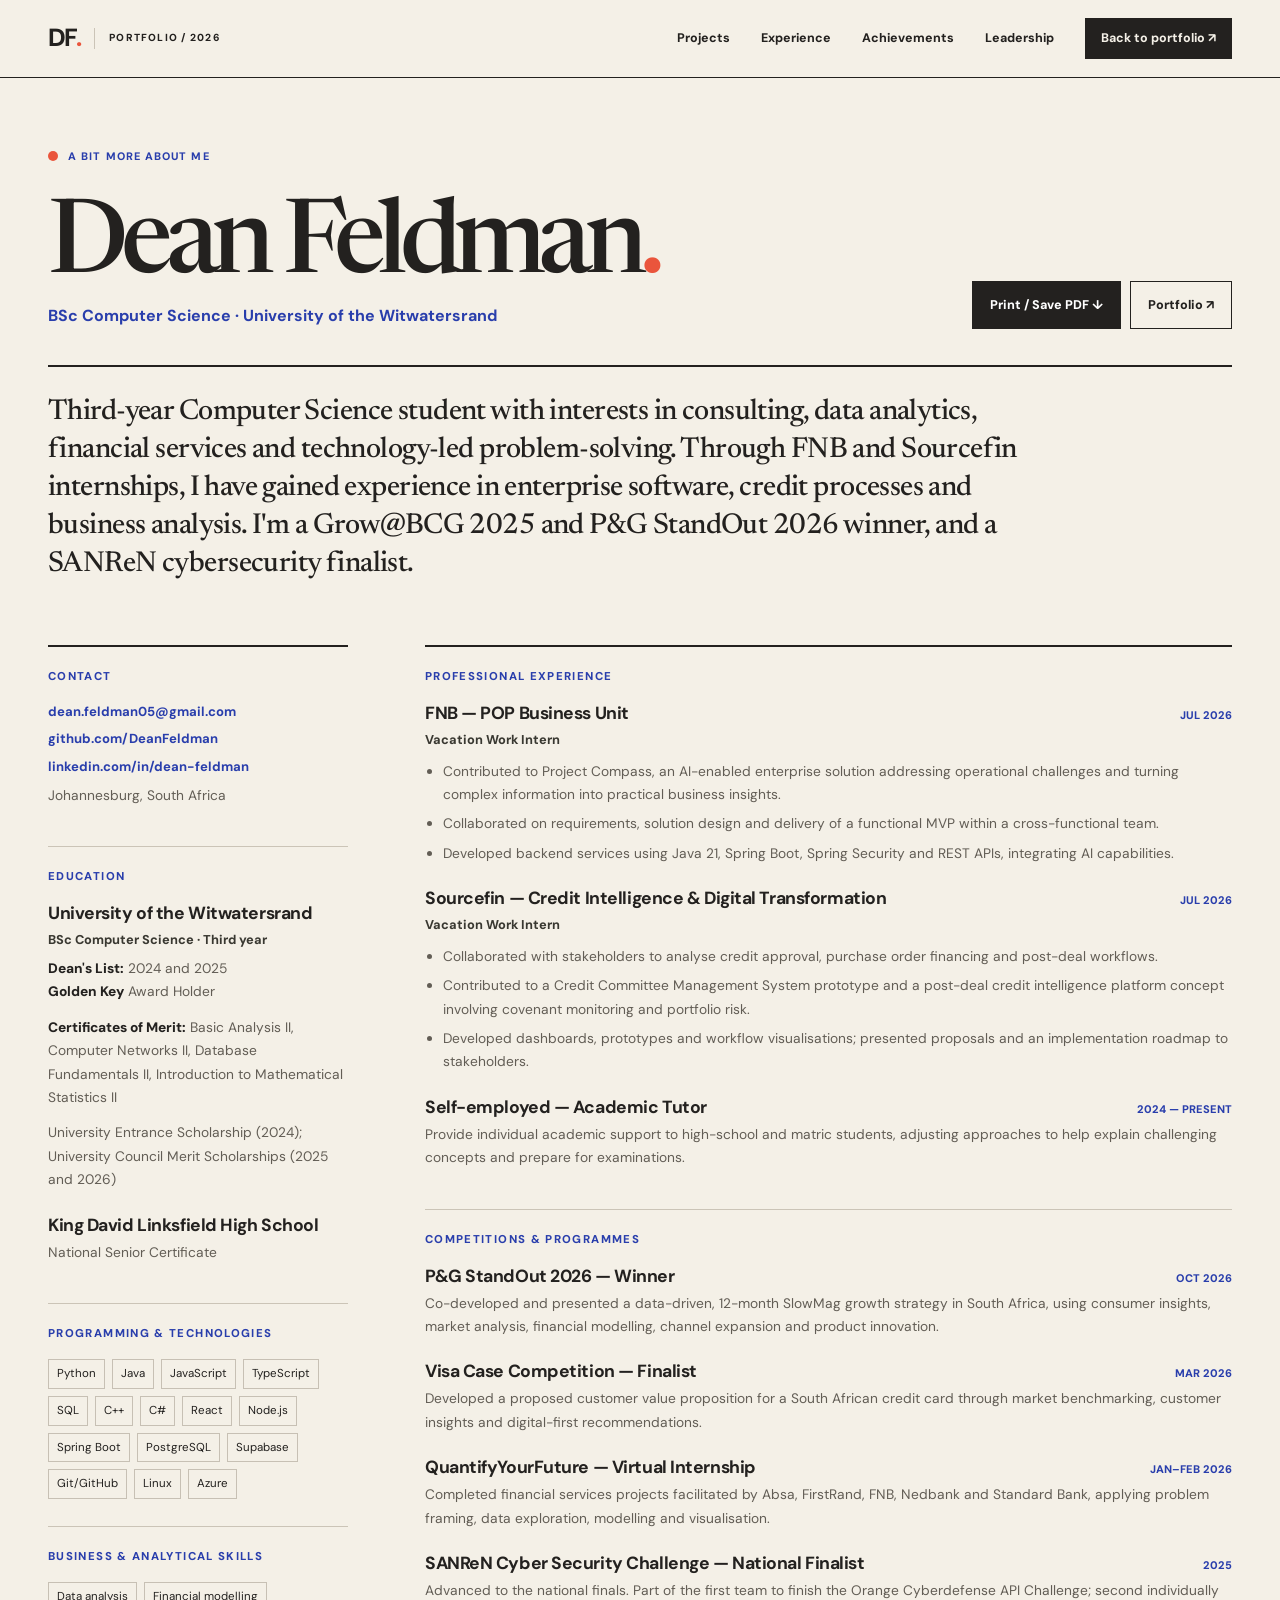
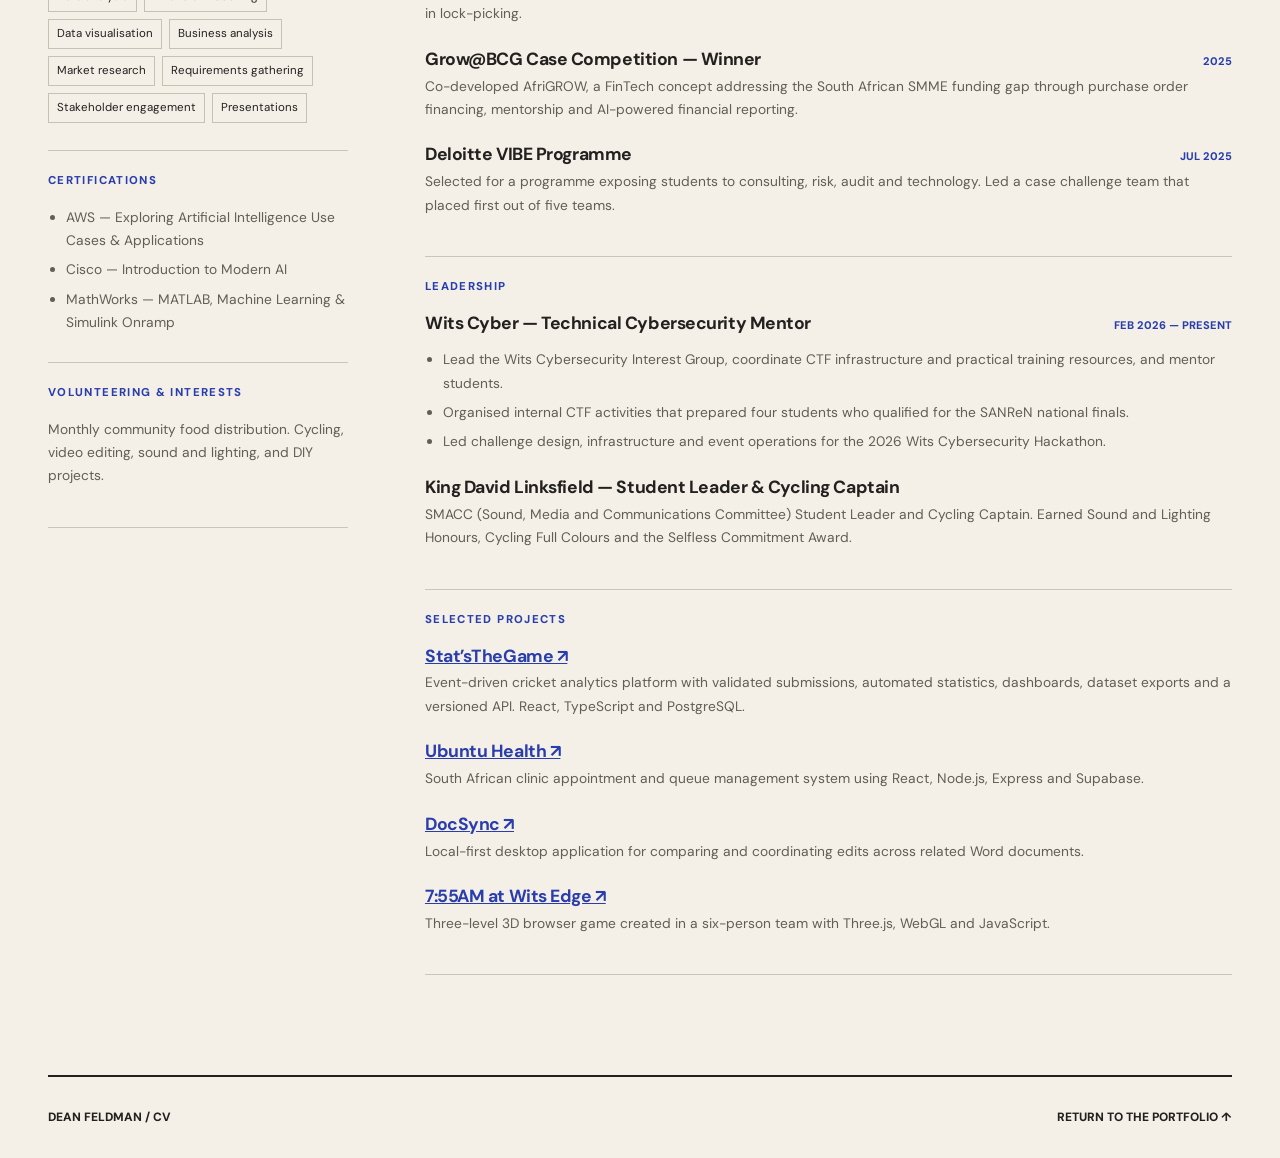
==== cv.html @ 8c52e806 "Use new editorial favicon on CV page" ====
<!doctype html>
<html lang="en">
<head>
  <meta charset="utf-8">
  <meta name="viewport" content="width=device-width, initial-scale=1">
  <meta name="description" content="Dean Feldman's curriculum vitae — computer science, financial services experience, case competitions, technical projects and leadership.">
  <meta name="theme-color" content="#f4f0e7">
  <title>CV — Dean Feldman</title>
  <link rel="icon" type="image/svg+xml" href="assets/df-editorial.svg">
  <link rel="preconnect" href="https://fonts.googleapis.com">
  <link rel="preconnect" href="https://fonts.gstatic.com" crossorigin>
  <link href="https://fonts.googleapis.com/css2?family=DM+Sans:wght@400;500;600;700;800&family=Newsreader:opsz,wght@6..72,400;6..72,500;6..72,600;6..72,700&display=swap" rel="stylesheet">
  <link rel="stylesheet" href="styles.css">
  <script src="script.js" defer></script>
</head>
<body class="cv-page">
  <a class="skip-link" href="#main">Skip to CV</a>
  <header class="site-header">
    <div class="wrap header-inner">
      <a class="site-logo" href="index.html" aria-label="Back to Dean Feldman portfolio">DF<span class="logo-dot">.</span><span class="logo-rule"></span><span class="logo-caption">PORTFOLIO / 2026</span></a>
      <button type="button" class="menu-toggle" aria-controls="site-nav" aria-expanded="false" aria-label="Open navigation"><span></span><span></span></button>
      <nav class="site-nav" id="site-nav" aria-label="Main navigation"><a href="index.html#work">Projects</a><a href="index.html#experience">Experience</a><a href="index.html#recognition">Achievements</a><a href="index.html#leadership">Leadership</a><a class="nav-cv" href="index.html">Back to portfolio ↗</a></nav>
    </div>
  </header>
  <main class="cv-sheet wrap" id="main">
    <header class="cv-sheet-head"><div><p class="overline"><span class="marker"></span> A BIT MORE ABOUT ME</p><h1>Dean Feldman<span class="hero-period">.</span></h1><p class="cv-headline">BSc Computer Science · University of the Witwatersrand</p></div><div class="cv-tools"><button type="button" onclick="window.print()">Print / Save PDF ↓</button><a href="index.html">Portfolio ↗</a></div></header>
    <p class="cv-intro">Third-year Computer Science student with interests in consulting, data analytics, financial services and technology-led problem-solving. Through FNB and Sourcefin internships, I have gained experience in enterprise software, credit processes and business analysis. I'm a Grow@BCG 2025 and P&amp;G StandOut 2026 winner, and a SANReN cybersecurity finalist.</p>
    <div class="cv-columns">
      <aside class="cv-sidebar">
        <section class="cv-section"><h2>Contact</h2><div class="cv-contact"><a href="mailto:dean.feldman05@gmail.com">dean.feldman05@gmail.com</a><a href="https://github.com/DeanFeldman" target="_blank" rel="noopener noreferrer">github.com/DeanFeldman</a><a href="https://www.linkedin.com/in/dean-feldman/" target="_blank" rel="noopener noreferrer">linkedin.com/in/dean-feldman</a><p>Johannesburg, South Africa</p></div></section>
        <section class="cv-section cv-education" id="education"><h2>Education</h2><div class="cv-entry"><h3>University of the Witwatersrand</h3><p class="role">BSc Computer Science · Third year</p><p><strong>Dean's List:</strong> 2024 and 2025<br><strong>Golden Key</strong> Award Holder</p><p><strong>Certificates of Merit:</strong> Basic Analysis II, Computer Networks II, Database Fundamentals II, Introduction to Mathematical Statistics II</p><p>University Entrance Scholarship (2024); University Council Merit Scholarships (2025 and 2026)</p></div><div class="cv-entry"><h3>King David Linksfield High School</h3><p>National Senior Certificate</p></div></section>
        <section class="cv-section"><h2>Programming &amp; technologies</h2><div class="cv-tags"><span>Python</span><span>Java</span><span>JavaScript</span><span>TypeScript</span><span>SQL</span><span>C++</span><span>C#</span><span>React</span><span>Node.js</span><span>Spring Boot</span><span>PostgreSQL</span><span>Supabase</span><span>Git/GitHub</span><span>Linux</span><span>Azure</span></div></section>
        <section class="cv-section"><h2>Business &amp; analytical skills</h2><div class="cv-tags"><span>Data analysis</span><span>Financial modelling</span><span>Data visualisation</span><span>Business analysis</span><span>Market research</span><span>Requirements gathering</span><span>Stakeholder engagement</span><span>Presentations</span></div></section>
        <section class="cv-section"><h2>Certifications</h2><ul><li>AWS — Exploring Artificial Intelligence Use Cases &amp; Applications</li><li>Cisco — Introduction to Modern AI</li><li>MathWorks — MATLAB, Machine Learning &amp; Simulink Onramp</li></ul></section>
        <section class="cv-section"><h2>Volunteering &amp; interests</h2><p>Monthly community food distribution. Cycling, video editing, sound and lighting, and DIY projects.</p></section>
      </aside>
      <div class="cv-content">
        <section class="cv-section" id="professional-experience"><h2>Professional experience</h2>
          <article class="cv-entry"><div class="cv-entry-head"><h3>FNB — POP Business Unit</h3><span>JUL 2026</span></div><p class="role">Vacation Work Intern</p><ul><li>Contributed to Project Compass, an AI-enabled enterprise solution addressing operational challenges and turning complex information into practical business insights.</li><li>Collaborated on requirements, solution design and delivery of a functional MVP within a cross-functional team.</li><li>Developed backend services using Java 21, Spring Boot, Spring Security and REST APIs, integrating AI capabilities.</li></ul></article>
          <article class="cv-entry"><div class="cv-entry-head"><h3>Sourcefin — Credit Intelligence &amp; Digital Transformation</h3><span>JUL 2026</span></div><p class="role">Vacation Work Intern</p><ul><li>Collaborated with stakeholders to analyse credit approval, purchase order financing and post-deal workflows.</li><li>Contributed to a Credit Committee Management System prototype and a post-deal credit intelligence platform concept involving covenant monitoring and portfolio risk.</li><li>Developed dashboards, prototypes and workflow visualisations; presented proposals and an implementation roadmap to stakeholders.</li></ul></article>
          <article class="cv-entry"><div class="cv-entry-head"><h3>Self-employed — Academic Tutor</h3><span>2024 — PRESENT</span></div><p>Provide individual academic support to high-school and matric students, adjusting approaches to help explain challenging concepts and prepare for examinations.</p></article>
        </section>
        <section class="cv-section"><h2>Competitions &amp; programmes</h2>
          <article class="cv-entry"><div class="cv-entry-head"><h3>P&amp;G StandOut 2026 — Winner</h3><span>OCT 2026</span></div><p>Co-developed and presented a data-driven, 12-month SlowMag growth strategy in South Africa, using consumer insights, market analysis, financial modelling, channel expansion and product innovation.</p></article>
          <article class="cv-entry"><div class="cv-entry-head"><h3>Visa Case Competition — Finalist</h3><span>MAR 2026</span></div><p>Developed a proposed customer value proposition for a South African credit card through market benchmarking, customer insights and digital-first recommendations.</p></article>
          <article class="cv-entry"><div class="cv-entry-head"><h3>QuantifyYourFuture — Virtual Internship</h3><span>JAN–FEB 2026</span></div><p>Completed financial services projects facilitated by Absa, FirstRand, FNB, Nedbank and Standard Bank, applying problem framing, data exploration, modelling and visualisation.</p></article>
          <article class="cv-entry"><div class="cv-entry-head"><h3>SANReN Cyber Security Challenge — National Finalist</h3><span>2025</span></div><p>Advanced to the national finals. Part of the first team to finish the Orange Cyberdefense API Challenge; second individually in lock-picking.</p></article>
          <article class="cv-entry"><div class="cv-entry-head"><h3>Grow@BCG Case Competition — Winner</h3><span>2025</span></div><p>Co-developed AfriGROW, a FinTech concept addressing the South African SMME funding gap through purchase order financing, mentorship and AI-powered financial reporting.</p></article>
          <article class="cv-entry"><div class="cv-entry-head"><h3>Deloitte VIBE Programme</h3><span>JUL 2025</span></div><p>Selected for a programme exposing students to consulting, risk, audit and technology. Led a case challenge team that placed first out of five teams.</p></article>
        </section>
        <section class="cv-section"><h2>Leadership</h2>
          <article class="cv-entry"><div class="cv-entry-head"><h3>Wits Cyber — Technical Cybersecurity Mentor</h3><span>FEB 2026 — PRESENT</span></div><ul><li>Lead the Wits Cybersecurity Interest Group, coordinate CTF infrastructure and practical training resources, and mentor students.</li><li>Organised internal CTF activities that prepared four students who qualified for the SANReN national finals.</li><li>Led challenge design, infrastructure and event operations for the 2026 Wits Cybersecurity Hackathon.</li></ul></article>
          <article class="cv-entry"><h3>King David Linksfield — Student Leader &amp; Cycling Captain</h3><p>SMACC (Sound, Media and Communications Committee) Student Leader and Cycling Captain. Earned Sound and Lighting Honours, Cycling Full Colours and the Selfless Commitment Award.</p></article>
        </section>
        <section class="cv-section"><h2>Selected projects</h2>
          <article class="cv-entry"><h3><a class="cv-project-link" href="https://github.com/DeanFeldman/StatsTheGame" target="_blank" rel="noopener noreferrer">Stat’sTheGame ↗</a></h3><p>Event-driven cricket analytics platform with validated submissions, automated statistics, dashboards, dataset exports and a versioned API. React, TypeScript and PostgreSQL.</p></article>
          <article class="cv-entry"><h3><a class="cv-project-link" href="https://github.com/DeanFeldman/Ubuntu-Health" target="_blank" rel="noopener noreferrer">Ubuntu Health ↗</a></h3><p>South African clinic appointment and queue management system using React, Node.js, Express and Supabase.</p></article>
          <article class="cv-entry"><h3><a class="cv-project-link" href="https://github.com/DeanFeldman/DocSync" target="_blank" rel="noopener noreferrer">DocSync ↗</a></h3><p>Local-first desktop application for comparing and coordinating edits across related Word documents.</p></article>
          <article class="cv-entry"><h3><a class="cv-project-link" href="https://github.com/DeanFeldman/Wits-commute-simulator" target="_blank" rel="noopener noreferrer">7:55AM at Wits Edge ↗</a></h3><p>Three-level 3D browser game created in a six-person team with Three.js, WebGL and JavaScript.</p></article>
        </section>
      </div>
    </div>
  </main>
  <footer class="wrap cv-footer"><span>DEAN FELDMAN / CV</span><a href="index.html">RETURN TO THE PORTFOLIO ↑</a></footer>
</body>
</html>
---- styles.css ----
/* Dean Feldman — an editorial portfolio, not a component library */
:root{
  --paper:#f4f0e7;--ink:#23211f;--muted:#69665f;--rule:#cbc4b7;
  --blue:#293eac;--coral:#ea553c;--yellow:#f3cf52;
  --night:#171d31;--sage:#d6e2ce;--lilac:#d7c9ec;
  --display:"Newsreader",Georgia,serif;--body:"DM Sans",Arial,sans-serif;
  --page:min(1330px,calc(100% - 96px));
}
*{box-sizing:border-box}
html{scroll-behavior:smooth;scroll-padding-top:88px}
body{margin:0;background:var(--paper);color:var(--ink);font:400 16px/1.55 var(--body);-webkit-font-smoothing:antialiased}
a{color:inherit;text-decoration:none}
button{font:inherit}
img,svg{max-width:100%}
h1,h2,h3,p{margin-top:0}
h1,h2,h3{line-height:1;letter-spacing:-.035em}
h1,h2{font-family:var(--display);font-weight:500}
h3{font-weight:750}
::selection{color:white;background:var(--blue)}
:focus-visible{outline:3px solid var(--coral);outline-offset:4px}
.wrap{width:var(--page);margin:auto}
.skip-link{position:absolute;top:-100px;left:20px;z-index:101;background:var(--yellow);padding:12px}
.skip-link:focus{top:20px}
.visually-hidden{position:absolute;width:1px;height:1px;overflow:hidden;clip:rect(0,0,0,0);white-space:nowrap}
.site-header{z-index:90;position:sticky;top:0;background:var(--paper);border-bottom:1px solid var(--ink)}
.header-inner{height:77px;display:flex;justify-content:space-between;align-items:center;gap:24px}
.site-logo{display:inline-flex;align-items:center;font-weight:800;font-size:1.55rem;letter-spacing:-.08em;line-height:1}
.logo-dot{color:var(--coral)}
.logo-rule{height:21px;width:1px;background:var(--rule);margin:0 14px}
.logo-caption{font-size:.64rem;letter-spacing:.12em;font-weight:800;white-space:nowrap}
.site-nav{display:flex;align-items:center;gap:31px}
.site-nav a{font-size:.78rem;font-weight:750;transition:color .15s ease}
.site-nav a:not(.nav-cv):hover{color:var(--coral)}
.site-nav .nav-cv{background:var(--ink);color:var(--paper);padding:11px 16px}
.site-nav .nav-cv:hover{background:var(--blue)}
.menu-toggle{display:none;border:1px solid var(--ink);background:transparent;padding:10px 12px;cursor:pointer}
.menu-toggle span{display:block;width:23px;height:2px;background:var(--ink);margin:4px 0}
.overline,.section-kicker,.hero-topline,.hero-bottom,.art-meta,.project-no,.project-filters,.tech-line,.after-work,.exp-index,.exp-body>span,.award-top,.academic-note>span,.leadership-panel>span,.notebook-top,.notebook-foot,.contact-top,.footer{font-size:.68rem;font-weight:800;letter-spacing:.1em}
.hero{padding-top:25px}
.hero-topline{display:flex;justify-content:space-between;gap:15px;padding-bottom:15px;border-bottom:1px solid var(--rule)}
.hero-headline{display:grid;grid-template-columns:minmax(0,1fr) 295px;gap:4.5%;align-items:end;padding:56px 0 70px}
.overline{display:flex;align-items:center;gap:10px;color:var(--blue);margin:0 0 32px}
.marker{width:10px;height:10px;display:inline-block;border-radius:50%;background:var(--coral)}
.hero h1{font-size:clamp(5.9rem,11vw,11.2rem);line-height:.79;margin:0;letter-spacing:-.075em}
.hero h1 em{font-weight:400;font-style:italic;color:var(--blue)}
.hero h1 .scribble{text-decoration:underline;text-decoration-thickness:6px;text-underline-offset:14px;text-decoration-color:var(--yellow)}
.hero-period{color:var(--coral)}
.hero-note{max-width:295px;border-top:3px solid var(--coral);padding:18px 0 4px;position:relative}
.note-top{display:flex;justify-content:space-between;font-size:.67rem;letter-spacing:.1em;font-weight:800;color:var(--coral);margin-bottom:25px}
.note-top span:last-child{font-size:1.65rem;line-height:.6}
.hero-note p:not(.note-small){font-size:1.3rem;font-family:var(--display);line-height:1.27;letter-spacing:-.02em}
.hero-note p strong{font-weight:650}
.hero-note .note-small{font-size:.84rem;line-height:1.7;color:var(--muted);margin:22px 0}
.arrow-link,.simple-link{font-size:.82rem;display:inline-flex;gap:24px;align-items:center;border-bottom:1px solid var(--ink);padding-bottom:5px;font-weight:800}
.arrow-link:hover,.simple-link:hover{color:var(--blue);border-color:var(--blue)}
.hero-bottom{display:flex;justify-content:space-between;gap:15px;border-top:1px solid var(--rule);padding:17px 0 19px}
.ticker{background:var(--coral);color:var(--ink)}
.ticker-inner{display:grid;grid-template-columns:repeat(4,1fr)}
.ticker-inner p{margin:0;display:flex;flex-wrap:wrap;gap:10px;align-items:baseline;padding:21px 16px;border-right:1px solid rgba(35,33,31,.24);font-weight:800;font-size:.89rem}
.ticker-inner p:first-child{padding-left:0}
.ticker-inner p:last-child{border:0}
.ticker-inner strong{font-size:.64rem}
.ticker-inner p span{font-size:.7rem;opacity:.65}
.section-kicker{display:flex;justify-content:space-between;gap:20px;border-top:1px solid currentColor;padding-top:15px}
.work-section{background:var(--night);color:#f2f0ed;padding:110px 0 95px}
.work-section .section-kicker{color:#bdc5e6;border-color:#515971}
.work-head{display:flex;justify-content:space-between;align-items:end;gap:45px;padding:50px 0 46px}
.work-head h2{font-size:clamp(4.9rem,8.8vw,9.1rem);line-height:.83;letter-spacing:-.07em;margin:0;max-width:930px}
.work-head h2 i{font-weight:400;color:var(--yellow)}
.work-head h2 span{font-style:italic;color:#b8b5e2}
.work-head>p{max-width:245px;color:#b8bbcc;font-size:.91rem;line-height:1.8;margin-bottom:6px}
.project-filters{display:flex;gap:0;flex-wrap:wrap;border-top:1px solid #444b64;border-bottom:1px solid #444b64;margin-bottom:22px}
.filter-button{appearance:none;background:transparent;border:0;border-right:1px solid #444b64;cursor:pointer;padding:16px 19px;color:#bcbdd0;font-size:.75rem;font-weight:750}
.filter-button:first-child{padding-left:0}
.filter-button:hover,.filter-button.is-active{color:var(--yellow)}
.filter-button span{opacity:.62;margin-left:8px}
.project-grid{display:grid;grid-template-columns:repeat(12,minmax(0,1fr));gap:20px}
.project[hidden]{display:none!important}
.project{grid-column:span 6;background:var(--paper);color:var(--ink);min-width:0;display:flex;flex-direction:column}
.project-wide{grid-column:span 12;display:grid;grid-template-columns:1.13fr .87fr}
.project-feature-split{grid-template-columns:.9fr 1.1fr}
.project-small{grid-column:span 4}
.project-art{position:relative;min-height:348px;overflow:hidden;isolation:isolate}
.project-wide>.project-art{min-height:500px}
.project-small .project-art{min-height:240px}
.art-meta{position:absolute;z-index:4;left:28px;right:28px;top:24px;display:flex;justify-content:space-between;gap:14px}
.project-details{padding:31px 31px 28px;display:flex;flex-direction:column;min-height:290px}
.project-wide .project-details{padding:54px 46px;justify-content:center}
.project-no{display:flex;align-items:center;gap:10px;color:var(--blue);margin-bottom:26px}
.project-no>span{color:#7e7b72;font-size:.61rem}
.project-details h3{font-size:clamp(1.7rem,2.4vw,2.65rem);margin-bottom:16px}
.project-wide .project-details h3{font-size:clamp(2.6rem,4.5vw,4.9rem);font-family:var(--display);font-weight:550;letter-spacing:-.055em;line-height:.94}
.project-details p{line-height:1.7;font-size:.89rem;color:#625e56;margin-bottom:21px}
.project-details .project-descriptor{font:500 1.3rem/1.25 var(--display);color:var(--blue);margin:2px 0 16px}
.tech-line{font-size:.66rem;color:#736d62;letter-spacing:.02em;font-weight:750;margin-top:auto;padding-top:8px}
.tech-line span{color:var(--coral);margin:0 5px}
.project-actions{display:flex;gap:22px;flex-wrap:wrap;align-items:center;margin-top:21px;border-top:1px solid var(--rule);padding-top:16px}
.project-actions a{font-weight:800;font-size:.79rem;border-bottom:1px solid currentColor;padding-bottom:2px}
.project-actions a:hover{color:var(--coral)}
.quiet-note{font-size:.73rem;color:#918b81}
.art-stats{background:var(--yellow);color:var(--night)}
.art-health{background:var(--sage)}
.art-docs{background:var(--lilac)}
.art-credit{background:#c9b9ee}
.art-commute{background:var(--coral);color:#231e24}
.art-kalooki{background:#bddbba}
.art-hand{background:#c6d9ff}
.scoreboard{position:absolute;left:11%;right:11%;top:21%;bottom:-7%;background:var(--night);color:white;transform:rotate(-4deg);padding:28px 27px;box-shadow:18px 18px 0 rgba(23,29,49,.12)}
.scoreboard-top,.scoreboard-foot{display:flex;justify-content:space-between;gap:12px;font-size:.67rem;font-weight:800;letter-spacing:.09em}
.scoreboard-top{color:var(--yellow)}
.scoreboard-top span:last-child{font-size:1.5rem;line-height:.5}
.scoreboard-runs{display:flex;align-items:center;justify-content:space-between;font-size:clamp(1.8rem,4vw,5rem);letter-spacing:-.07em;margin:55px 0 22px}
.scoreboard-runs span{font-weight:300;color:var(--yellow)}
.scoreboard-lines{display:flex;align-items:end;gap:8px;height:92px;border-bottom:1px solid #7f8da6}
.scoreboard-lines i{flex:1;background:var(--yellow);height:40%;border-radius:2px 2px 0 0}
.scoreboard-lines i:nth-child(2){height:72%}.scoreboard-lines i:nth-child(3){height:54%}.scoreboard-lines i:nth-child(4){height:93%}.scoreboard-lines i:nth-child(5){height:59%}.scoreboard-lines i:nth-child(6){height:81%}.scoreboard-lines i:nth-child(7){height:63%}.scoreboard-lines i:nth-child(8){height:99%}
.scoreboard-foot{margin-top:15px;color:#a6b2d0}
.queue-ticket{position:absolute;left:16%;top:22%;width:68%;height:87%;background:#fcf8e9;border:1px solid #6b9387;padding:24px;transform:rotate(6deg);box-shadow:-16px 14px 0 #87bbae}
.queue-ticket-top,.queue-ticket-bottom{display:flex;justify-content:space-between;gap:8px;font-size:.58rem;letter-spacing:.1em;font-weight:850;border-bottom:1px dashed #87a498;padding-bottom:13px}
.queue-ticket-top span:last-child{font-size:1.5rem;line-height:.8;color:var(--coral)}
.queue-ticket p{font:550 clamp(2.4rem,4.5vw,5.4rem)/.88 var(--display);letter-spacing:-.05em;margin:37px 0}
.queue-ticket p em{color:#377b62}
.queue-ticket-bottom{border:0;border-top:1px dashed #87a498;padding-top:13px}
.doc-stack{position:absolute;inset:0;display:grid;place-items:center}
.doc-sheet{position:absolute;width:54%;height:58%;background:#faf7f0;border:2px solid var(--night);padding:17px;box-shadow:12px 12px 0 rgba(36,33,31,.12)}
.doc-sheet-back{transform:translate(22%,12%) rotate(8deg);background:#faf2cf}
.doc-sheet-front{transform:translate(-14%,-1%) rotate(-8deg)}
.doc-sheet>span{display:block;font-size:.63rem;font-weight:800;letter-spacing:.1em;margin-bottom:24px}
.doc-sheet i{display:block;height:5px;background:#a3a0aa;margin:9px 0;width:86%}
.doc-sheet i:nth-of-type(2){width:60%}.doc-sheet i:nth-of-type(3){width:94%}.doc-sheet i:nth-of-type(4){width:55%}
.doc-sheet b{position:absolute;right:-24px;bottom:-12px;width:52px;height:52px;display:grid;place-items:center;background:var(--coral);border:2px solid var(--night);font-size:1.6rem}
.credit-display{position:absolute;inset:21% 9% 14%;border:2px solid var(--ink);padding:28px;display:flex;flex-direction:column;justify-content:space-between;transform:rotate(-2deg)}
.credit-label{font-weight:800;font-size:.74rem;letter-spacing:.15em}
.credit-path{display:flex;justify-content:space-between;align-items:center;gap:12px;flex-wrap:wrap;font:500 clamp(1.6rem,3.5vw,3.8rem)/1 var(--display)}
.credit-path b{font-family:var(--body);color:var(--coral)}
.credit-label:last-child{text-align:right}
.commute-poster{position:absolute;left:0;right:0;top:23%;text-align:center;display:flex;flex-direction:column}
.commute-poster>span{font:750 clamp(5rem,9vw,9.5rem)/.9 var(--display);letter-spacing:-.08em}
.commute-poster small{font-size:.62rem;font-weight:800;letter-spacing:.2em}
.commute-poster b{position:absolute;right:8%;top:15%;font-size:3rem;font-weight:400;transform:rotate(-10deg)}
.playing-cards{position:absolute;inset:18% 8% 5%;display:flex;justify-content:center;align-items:center}
.playing-cards>span{width:33%;max-width:115px;height:67%;background:#faf6ee;border:2px solid var(--ink);font:600 5rem var(--display);display:grid;place-items:center;position:relative;box-shadow:6px 8px 0 rgba(20,20,20,.12)}
.playing-cards>span:first-child{transform:rotate(-19deg) translate(19%,7%)}
.playing-cards>span:nth-child(2){color:var(--coral);transform:rotate(0deg) translateY(-12%);z-index:2}
.playing-cards>span:nth-child(3){transform:rotate(17deg) translate(-16%,8%)}
.playing-cards small{position:absolute;top:5px;left:10px;font:800 1rem var(--body)}
.hand-poster{position:absolute;top:27%;left:9%;right:9%;transform:rotate(-6deg);font:850 clamp(2.5rem,4vw,4.5rem)/.92 var(--body);letter-spacing:-.065em}
.hand-poster span{display:block}
.hand-poster span:nth-child(2){color:var(--blue);margin-left:11%}
.hand-poster span:nth-child(3){color:var(--coral);margin-left:2%}
.after-work{display:flex;justify-content:space-between;gap:15px;border-top:1px solid #656b81;margin-top:48px;padding-top:18px;color:#bec2d3}
.after-work a{color:var(--yellow);border-bottom:1px solid var(--yellow)}
/* Work experience — newspaper list */
.experience-section{background:var(--paper);padding:105px 0 115px}
.ink-kicker{color:var(--muted);border-color:var(--rule)}
.experience-heading{display:grid;grid-template-columns:1fr 315px;gap:40px;align-items:end;padding:53px 0 45px}
.experience-heading h2{font-size:clamp(4.2rem,7.4vw,8rem);letter-spacing:-.065em;line-height:.91;margin:0}
.experience-heading em{color:var(--coral);font-weight:400}
.experience-heading>p{font:500 1.5rem/1.25 var(--display);letter-spacing:-.025em;color:#615b52}
.experience-list{border-top:2px solid var(--ink)}
.exp-entry{display:grid;grid-template-columns:75px minmax(200px,.85fr) minmax(260px,1.1fr);gap:35px;border-bottom:1px solid var(--rule);padding:32px 0 36px}
.exp-index{color:var(--coral);padding-top:12px}
.exp-title h3{font:550 clamp(2.1rem,3.2vw,3.5rem)/1 var(--display);letter-spacing:-.05em;margin-bottom:10px}
.exp-title p{color:#6b675c;font-size:.81rem;margin:0}
.exp-body>span{color:var(--blue)}
.exp-body p{margin:13px 0 0;line-height:1.8;color:#5d5952;font-size:.92rem;max-width:470px}
.experience-section .simple-link{margin-top:32px}
/* Recognition — blocks with intentionally different typographic compositions */
.recognition-section{background:#e6e1f2;padding:100px 0 105px}
.recognition-heading{display:flex;justify-content:space-between;gap:42px;align-items:end;margin:45px 0}
.recognition-heading h2{font-size:clamp(4.7rem,8.2vw,8.4rem);margin:0;letter-spacing:-.07em}
.recognition-heading h2 em{color:var(--blue)}
.recognition-heading p{max-width:300px;line-height:1.7;color:#5a5660}
.awards{display:grid;grid-template-columns:repeat(4,minmax(0,1fr));gap:14px}
.award{min-height:455px;padding:23px 22px;display:flex;flex-direction:column;position:relative}
.award-top{display:flex;justify-content:space-between;gap:12px;border-bottom:1px solid currentColor;padding-bottom:11px;opacity:.9}
.award-pg{background:var(--yellow)}
.award-bcg{background:var(--blue);color:white}
.award-visa{background:#f9efe1}
.award-sanren{background:#bcdaca}
.award-mark{font:750 clamp(3.4rem,5.8vw,6.5rem)/.9 var(--display);letter-spacing:-.08em;margin:46px 0 36px;display:flex;justify-content:space-between;gap:6px}
.award-mark span{font:400 1.5rem var(--body);letter-spacing:0}
.award h3{font-size:1.1rem;letter-spacing:-.025em;margin-bottom:13px}
.award p{font-size:.83rem;line-height:1.75;margin:0;opacity:.85}
.academic-note{display:grid;grid-template-columns:190px 1fr auto;gap:30px;align-items:center;margin-top:31px;padding-top:24px;border-top:1px solid #b4a9c8}
.academic-note p{margin:0;font-family:var(--display);font-size:1.2rem;line-height:1.3}
.academic-note a{font-size:.77rem;font-weight:800;border-bottom:1px solid}
/* Leadership / cobalt */
.leadership-section{background:var(--blue);color:#f8f5e9;padding:110px 0 114px}
.leadership-inner{display:grid;grid-template-columns:.8fr 1.2fr;gap:7%}
.leadership-intro h2{font-size:clamp(4.9rem,7.5vw,8.2rem);line-height:.86;margin:56px 0 32px;letter-spacing:-.075em}
.leadership-intro h2 em{font-weight:400;color:var(--yellow)}
.leadership-intro>p{max-width:360px;color:#d8dcff;font-size:.99rem;line-height:1.8}
.leadership-panels{display:flex;flex-direction:column;gap:14px}
.leadership-panel{border:1px solid rgba(255,255,255,.48);padding:33px 34px 36px}
.leadership-panel>span{color:var(--yellow)}
.leadership-panel h3{font:550 3.8rem/.95 var(--display);letter-spacing:-.055em;margin:34px 0 10px}
.leadership-panel .panel-role{font-size:.78rem;text-transform:uppercase;letter-spacing:.08em;font-weight:800;color:#f2df8c}
.leadership-panel>p:not(.panel-role){max-width:575px;color:#d5d9f5;font-size:.91rem;line-height:1.8}
.leadership-panel a{display:inline-block;margin-top:10px;border-bottom:1px solid var(--yellow);color:var(--yellow);font-size:.79rem;font-weight:800}
/* About — sage and a literal notebook */
.about-section{background:var(--sage);padding:103px 0 113px}
.about-inner{display:grid;grid-template-columns:1.1fr .9fr;gap:10%}
.about-copy h2{font-size:clamp(4.9rem,8vw,8.5rem);letter-spacing:-.07em;margin:55px 0 30px;line-height:.85}
.about-copy h2 em{color:var(--blue)}
.about-copy>p{max-width:595px;font-size:1rem;line-height:1.85;color:#4f584b}
.about-notebook{align-self:center;transform:rotate(2deg);background:#fdfaf3;border:1px solid var(--ink);box-shadow:13px 13px 0 var(--coral);padding:29px}
.notebook-top{display:flex;justify-content:space-between;border-bottom:2px solid var(--ink);padding-bottom:16px}
.about-notebook dl{margin:0}
.about-notebook dl>div{display:grid;grid-template-columns:95px 1fr;gap:17px;border-bottom:1px solid var(--rule);padding:21px 0}
.about-notebook dt{font-size:.73rem;font-weight:800;color:var(--blue)}
.about-notebook dd{font-size:.9rem;margin:0;color:#534d45;line-height:1.65}
.notebook-foot{margin-top:21px;color:var(--coral)}
/* Closing page */
.contact-section{background:var(--coral);padding:95px 0 100px;color:var(--ink)}
.contact-top{display:flex;justify-content:space-between;gap:15px;border-top:1px solid currentColor;padding-top:15px;font-weight:850;letter-spacing:.1em;font-size:.68rem}
.contact-section h2{font-size:clamp(5.2rem,10.4vw,11.4rem);letter-spacing:-.075em;line-height:.84;margin:74px 0 32px;max-width:1150px}
.contact-section h2 em{color:#ffefd5}
.contact-section p{font:500 1.35rem/1.35 var(--display);margin-bottom:40px}
.contact-links{display:flex;flex-wrap:wrap;gap:13px}
.contact-links a{border:1px solid var(--ink);padding:12px 18px;font-size:.82rem;font-weight:800;transition:background .15s}
.contact-links a:hover{background:var(--ink);color:var(--paper)}
.footer{background:var(--ink);color:var(--paper)}
.footer-inner{padding:26px 0;display:flex;justify-content:space-between;gap:18px}
.footer a{border-bottom:1px solid #b4aba0}
/* Secondary CV page */
.cv-page{background:var(--paper)}
.cv-page .site-header{position:relative}
.cv-sheet{padding:70px 0 100px}
.cv-sheet-head{border-bottom:2px solid var(--ink);padding-bottom:36px;display:grid;grid-template-columns:1fr auto;gap:24px;align-items:end}
.cv-sheet-head h1{font-size:clamp(5rem,8vw,9rem);letter-spacing:-.075em;margin:20px 0 5px}
.cv-headline{font-size:1rem;font-weight:700;color:var(--blue);margin:0}
.cv-tools{display:flex;gap:9px;flex-wrap:wrap}
.cv-tools button,.cv-tools a{background:var(--ink);color:white;border:1px solid var(--ink);padding:13px 17px;cursor:pointer;font-size:.79rem;font-weight:800}
.cv-tools a{background:transparent;color:var(--ink)}
.cv-tools button:hover,.cv-tools a:hover{background:var(--blue);color:white;border-color:var(--blue)}
.cv-intro{font:500 clamp(1.3rem,2.5vw,1.8rem)/1.32 var(--display);max-width:1000px;padding:27px 0 10px;letter-spacing:-.02em}
.cv-columns{display:grid;grid-template-columns:300px minmax(0,1fr);gap:6.5%;padding-top:22px}
.cv-sidebar{border-top:2px solid var(--ink)}
.cv-content{border-top:2px solid var(--ink)}
.cv-section{padding:22px 0 27px;border-bottom:1px solid var(--rule)}
.cv-section h2{font:800 .71rem var(--body);letter-spacing:.12em;text-transform:uppercase;color:var(--blue);margin:0 0 18px}
.cv-section h3{font:700 1.1rem var(--body);letter-spacing:-.025em;line-height:1.25;margin:0 0 5px}
.cv-section p,.cv-section li{font-size:.86rem;line-height:1.7;color:#625d55}
.cv-section p{margin-bottom:12px}
.cv-section ul{padding-left:18px;margin:9px 0 0}
.cv-section li+li{margin-top:6px}
.cv-entry{margin-bottom:22px}
.cv-entry:last-child{margin-bottom:0}
.cv-entry-head{display:flex;justify-content:space-between;align-items:baseline;gap:16px}
.cv-entry-head>span{white-space:nowrap;color:var(--blue);font-size:.69rem;font-weight:800}
.cv-entry .role{font-size:.8rem;font-weight:750;color:#393831;margin-bottom:6px}
.cv-tags{display:flex;flex-wrap:wrap;gap:7px}
.cv-tags span{border:1px solid #c7c0b4;padding:5px 8px;font-size:.72rem}
.cv-contact{display:flex;flex-direction:column;gap:7px;overflow-wrap:anywhere}
.cv-contact a{font-size:.82rem;color:var(--blue);font-weight:700}
.cv-contact a:hover{text-decoration:underline}
.cv-education strong{font-weight:800;color:var(--ink)}
.cv-project-link{color:var(--blue);text-decoration:underline}
.cv-footer{padding:31px 0;border-top:2px solid var(--ink);display:flex;justify-content:space-between;font-size:.75rem;font-weight:800}
@media(max-width:1180px){
  .hero h1{font-size:clamp(5.3rem,10.7vw,9rem)}
  .hero-headline{grid-template-columns:minmax(0,1fr) 250px;gap:4%}
  .awards{grid-template-columns:repeat(2,minmax(0,1fr))}
  .award{min-height:350px}
  .award-mark{font-size:5.5rem;margin:30px 0}
  .work-head{align-items:start}
  .work-head h2{font-size:clamp(4.6rem,8.5vw,7.2rem)}
}
@media(max-width:940px){
  :root{--page:calc(100% - 48px)}
  .site-nav{gap:17px}
  .hero-headline{grid-template-columns:minmax(0,1fr);padding:48px 0}
  .hero h1{font-size:clamp(6.2rem,13vw,10rem)}
  .hero-note{max-width:690px;margin-top:44px;display:grid;grid-template-columns:1fr 1fr;gap:12px 32px}
  .note-top,.hero-note .arrow-link{grid-column:1/-1}
  .hero-note .note-small{margin:0}
  .ticker-inner{grid-template-columns:repeat(2,1fr)}
  .ticker-inner p:nth-child(2){border-right:0}
  .work-head{display:block}
  .work-head>p{max-width:520px;margin-top:28px}
  .project-wide{grid-template-columns:1fr}
  .project-wide>.project-art{min-height:420px}
  .project-wide .project-details{padding:35px;min-height:300px}
  .project-small{grid-column:span 6}
  .exp-entry{grid-template-columns:48px 1fr}
  .exp-body{grid-column:2}
  .leadership-inner,.about-inner{grid-template-columns:1fr;gap:45px}
  .leadership-intro h2,.about-copy h2{max-width:690px}
  .about-notebook{max-width:650px;margin:0 15px}
  .academic-note{grid-template-columns:1fr}
  .cv-columns{grid-template-columns:245px 1fr;gap:30px}
}
@media(max-width:690px){
  :root{--page:calc(100% - 34px)}
  .header-inner{height:65px}
  .site-logo{font-size:1.38rem}
  .logo-caption{font-size:.55rem}
  .menu-toggle{display:block}
  .site-nav{position:absolute;display:none;top:65px;left:0;right:0;background:var(--paper);border-bottom:1px solid var(--ink);padding:19px 17px 25px;flex-direction:column;align-items:stretch;gap:16px;box-shadow:0 20px 32px rgba(0,0,0,.11)}
  .site-nav.is-open{display:flex}
  .site-nav a{font-size:.97rem}
  .site-nav .nav-cv{text-align:center}
  .hero-topline span:last-child{display:none}
  .hero-headline{padding:38px 0}
  .overline{font-size:.6rem}
  .hero h1{font-size:clamp(3.5rem,13.2vw,8rem)}
  .hero h1 .scribble{text-decoration-thickness:4px;text-underline-offset:7px}
  .hero-note{display:block;margin-top:39px}
  .hero-note p:not(.note-small){font-size:1.35rem}
  .hero-note .note-small{margin:16px 0}
  .hero-bottom span:last-child{display:none}
  .ticker-inner p{padding:15px 9px;font-size:.72rem;gap:5px}
  .ticker-inner p:nth-child(odd){padding-left:0}
  .ticker-inner p span{font-size:.62rem}
  .work-section,.experience-section,.recognition-section,.leadership-section,.about-section,.contact-section{padding:73px 0}
  .section-kicker span:last-child{display:none}
  .work-head{padding:37px 0 28px}
  .work-head h2{font-size:clamp(4.2rem,13vw,6.8rem)}
  .project-filters{display:flex;overflow-x:auto;flex-wrap:nowrap;scrollbar-width:thin}
  .filter-button{white-space:nowrap}
  .project{grid-column:span 12!important;display:flex}
  .project-art,.project-small .project-art{min-height:295px}
  .project-wide>.project-art{min-height:330px}
  .project-details,.project-wide .project-details{padding:28px 24px;min-height:0}
  .project-wide .project-details h3{font-size:clamp(2.6rem,10vw,3.5rem);overflow-wrap:anywhere}
  .scoreboard{top:20%;padding:18px}
  .scoreboard-runs{margin:27px 0 12px;font-size:2.6rem}
  .scoreboard-lines{height:58px}
  .art-meta{left:20px;right:20px}
  .queue-ticket p{font-size:3.4rem;margin:35px 0}
  .hand-poster{font-size:4rem}
  .after-work{flex-direction:column;gap:10px}
  .experience-heading{display:block;padding:35px 0}
  .experience-heading h2{font-size:clamp(3.3rem,11.3vw,6.7rem)}
  .experience-heading>p{margin:25px 0 0}
  .exp-entry{grid-template-columns:34px 1fr;gap:14px;padding:25px 0}
  .exp-title h3{font-size:2.4rem}
  .recognition-heading{display:block;margin:35px 0}
  .recognition-heading h2{font-size:clamp(3.7rem,11vw,6.7rem)}
  .recognition-heading p{max-width:100%;margin-top:20px}
  .awards{grid-template-columns:1fr;gap:13px}
  .award{min-height:290px}
  .award-mark{font-size:6.6rem;margin:28px 0 26px}
  .leadership-intro h2,.about-copy h2{font-size:clamp(3.7rem,12vw,7rem);margin:36px 0 24px}
  .leadership-panel{padding:25px}
  .leadership-panel h3{font-size:3.35rem}
  .about-notebook{margin:0 12px;padding:22px}
  .about-notebook dl>div{grid-template-columns:1fr;gap:6px;padding:15px 0}
  .contact-section h2{font-size:clamp(3.3rem,11vw,8rem);margin:45px 0 28px}
  .contact-top span:last-child{display:none}
  .footer-inner{flex-wrap:wrap;gap:15px}
  .footer-inner span:nth-child(2){display:none}
  .cv-sheet{padding:44px 0 70px}
  .cv-sheet-head{grid-template-columns:1fr}
  .cv-sheet-head h1{font-size:5.2rem}
  .cv-columns{grid-template-columns:1fr;gap:16px}
  .cv-sidebar{border-top:0}
}
@media(prefers-reduced-motion:reduce){html{scroll-behavior:auto}}
@media print{
  @page{size:A4;margin:12mm}
  .site-header,.cv-tools,.cv-footer,.skip-link{display:none!important}
  body.cv-page{background:#fff!important;color:#111;font-size:10pt}
  .cv-sheet{padding:0}
  .wrap{width:100%;max-width:none}
  .cv-sheet-head{padding:0 0 10px}
  .cv-sheet-head h1{font-size:32pt;margin:0}
  .cv-headline{font-size:9pt}
  .cv-intro{font-size:11pt;padding:10px 0}
  .cv-columns{grid-template-columns:31% 1fr;gap:5%;padding:0}
  .cv-sidebar{border-top:2px solid #111}
  .cv-section{padding:11px 0 12px;break-inside:auto}
  .cv-section h2{font-size:9pt;margin-bottom:9px}
  .cv-section h3{font-size:9pt}
  .cv-section p,.cv-section li{font-size:8.2pt;line-height:1.35}
  .cv-entry{break-inside:avoid;margin-bottom:13px}
  .cv-section li+li{margin-top:3px}
  .cv-tags span{font-size:7pt;padding:3px 5px}
  .cv-contact a{font-size:7.7pt;color:#111}
  a{text-decoration:none!important;color:#111!important}
}
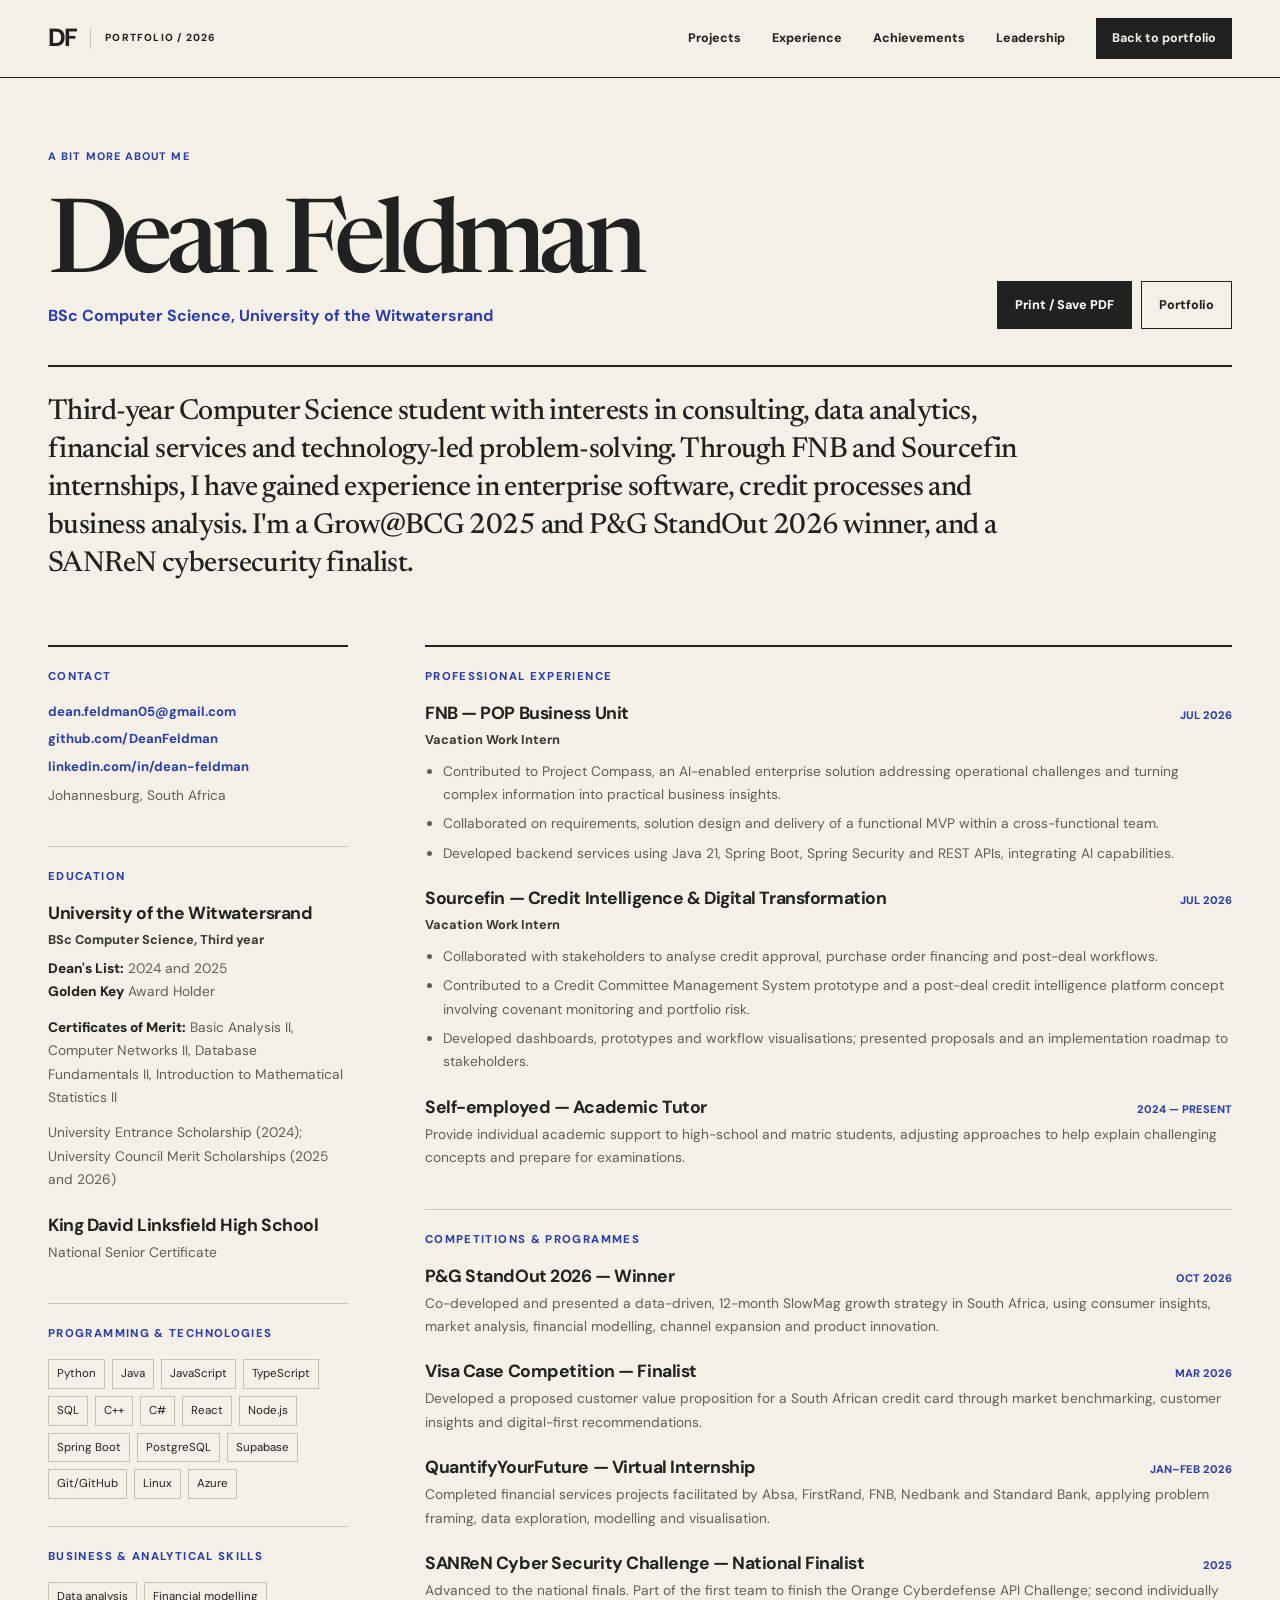
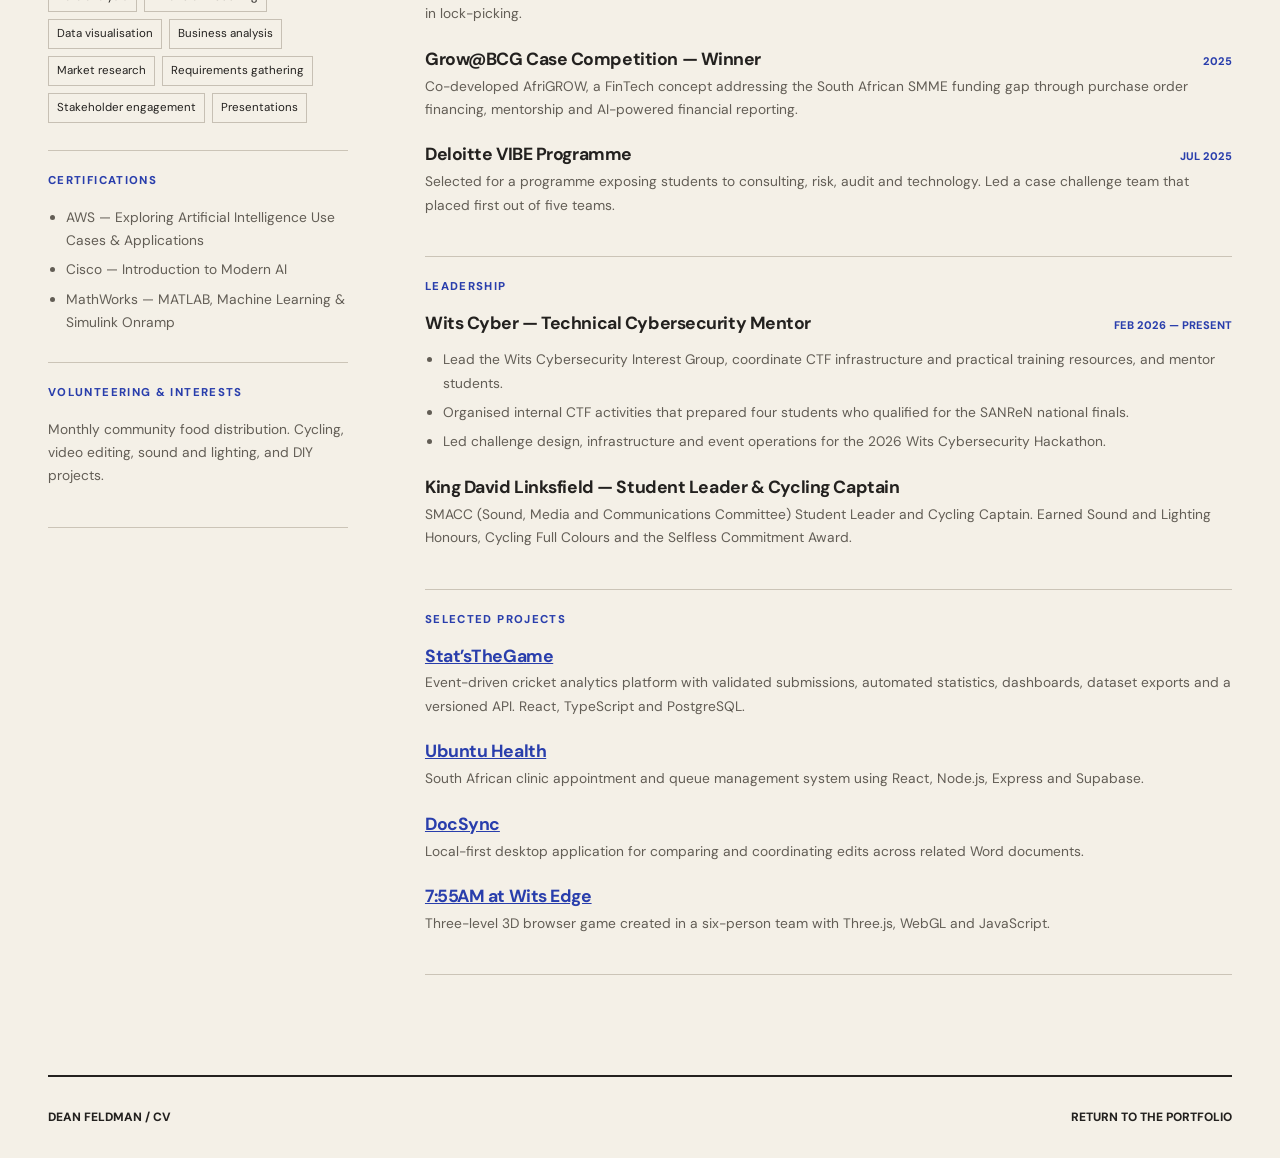
==== commit 3b34c690: "Remove decorative arrows and brand glyphs from printable CV" ====
--- a/cv.html
+++ b/cv.html
@@ -5,7 +5,8 @@
   <meta name="viewport" content="width=device-width, initial-scale=1">
   <meta name="description" content="Dean Feldman's curriculum vitae — computer science, financial services experience, case competitions, technical projects and leadership.">
   <meta name="theme-color" content="#f4f0e7">
-  <title>CV — Dean Feldman</title>
+  <title>Dean Feldman | CV</title>
+  <link rel="canonical" href="https://deanfeldman.github.io/cv.html">
   <link rel="icon" type="image/svg+xml" href="assets/df-editorial.svg">
   <link rel="preconnect" href="https://fonts.googleapis.com">
   <link rel="preconnect" href="https://fonts.gstatic.com" crossorigin>
@@ -17,18 +18,18 @@
   <a class="skip-link" href="#main">Skip to CV</a>
   <header class="site-header">
     <div class="wrap header-inner">
-      <a class="site-logo" href="index.html" aria-label="Back to Dean Feldman portfolio">DF<span class="logo-dot">.</span><span class="logo-rule"></span><span class="logo-caption">PORTFOLIO / 2026</span></a>
+      <a class="site-logo" href="index.html" aria-label="Back to Dean Feldman portfolio">DF<span class="logo-rule"></span><span class="logo-caption">PORTFOLIO / 2026</span></a>
       <button type="button" class="menu-toggle" aria-controls="site-nav" aria-expanded="false" aria-label="Open navigation"><span></span><span></span></button>
-      <nav class="site-nav" id="site-nav" aria-label="Main navigation"><a href="index.html#work">Projects</a><a href="index.html#experience">Experience</a><a href="index.html#recognition">Achievements</a><a href="index.html#leadership">Leadership</a><a class="nav-cv" href="index.html">Back to portfolio ↗</a></nav>
+      <nav class="site-nav" id="site-nav" aria-label="Main navigation"><a href="index.html#work">Projects</a><a href="index.html#experience">Experience</a><a href="index.html#recognition">Achievements</a><a href="index.html#leadership">Leadership</a><a class="nav-cv" href="index.html">Back to portfolio</a></nav>
     </div>
   </header>
   <main class="cv-sheet wrap" id="main">
-    <header class="cv-sheet-head"><div><p class="overline"><span class="marker"></span> A BIT MORE ABOUT ME</p><h1>Dean Feldman<span class="hero-period">.</span></h1><p class="cv-headline">BSc Computer Science · University of the Witwatersrand</p></div><div class="cv-tools"><button type="button" onclick="window.print()">Print / Save PDF ↓</button><a href="index.html">Portfolio ↗</a></div></header>
+    <header class="cv-sheet-head"><div><p class="overline"> A BIT MORE ABOUT ME</p><h1>Dean Feldman</h1><p class="cv-headline">BSc Computer Science, University of the Witwatersrand</p></div><div class="cv-tools"><button type="button" onclick="window.print()">Print / Save PDF </button><a href="index.html">Portfolio</a></div></header>
     <p class="cv-intro">Third-year Computer Science student with interests in consulting, data analytics, financial services and technology-led problem-solving. Through FNB and Sourcefin internships, I have gained experience in enterprise software, credit processes and business analysis. I'm a Grow@BCG 2025 and P&amp;G StandOut 2026 winner, and a SANReN cybersecurity finalist.</p>
     <div class="cv-columns">
       <aside class="cv-sidebar">
         <section class="cv-section"><h2>Contact</h2><div class="cv-contact"><a href="mailto:dean.feldman05@gmail.com">dean.feldman05@gmail.com</a><a href="https://github.com/DeanFeldman" target="_blank" rel="noopener noreferrer">github.com/DeanFeldman</a><a href="https://www.linkedin.com/in/dean-feldman/" target="_blank" rel="noopener noreferrer">linkedin.com/in/dean-feldman</a><p>Johannesburg, South Africa</p></div></section>
-        <section class="cv-section cv-education" id="education"><h2>Education</h2><div class="cv-entry"><h3>University of the Witwatersrand</h3><p class="role">BSc Computer Science · Third year</p><p><strong>Dean's List:</strong> 2024 and 2025<br><strong>Golden Key</strong> Award Holder</p><p><strong>Certificates of Merit:</strong> Basic Analysis II, Computer Networks II, Database Fundamentals II, Introduction to Mathematical Statistics II</p><p>University Entrance Scholarship (2024); University Council Merit Scholarships (2025 and 2026)</p></div><div class="cv-entry"><h3>King David Linksfield High School</h3><p>National Senior Certificate</p></div></section>
+        <section class="cv-section cv-education" id="education"><h2>Education</h2><div class="cv-entry"><h3>University of the Witwatersrand</h3><p class="role">BSc Computer Science, Third year</p><p><strong>Dean's List:</strong> 2024 and 2025<br><strong>Golden Key</strong> Award Holder</p><p><strong>Certificates of Merit:</strong> Basic Analysis II, Computer Networks II, Database Fundamentals II, Introduction to Mathematical Statistics II</p><p>University Entrance Scholarship (2024); University Council Merit Scholarships (2025 and 2026)</p></div><div class="cv-entry"><h3>King David Linksfield High School</h3><p>National Senior Certificate</p></div></section>
         <section class="cv-section"><h2>Programming &amp; technologies</h2><div class="cv-tags"><span>Python</span><span>Java</span><span>JavaScript</span><span>TypeScript</span><span>SQL</span><span>C++</span><span>C#</span><span>React</span><span>Node.js</span><span>Spring Boot</span><span>PostgreSQL</span><span>Supabase</span><span>Git/GitHub</span><span>Linux</span><span>Azure</span></div></section>
         <section class="cv-section"><h2>Business &amp; analytical skills</h2><div class="cv-tags"><span>Data analysis</span><span>Financial modelling</span><span>Data visualisation</span><span>Business analysis</span><span>Market research</span><span>Requirements gathering</span><span>Stakeholder engagement</span><span>Presentations</span></div></section>
         <section class="cv-section"><h2>Certifications</h2><ul><li>AWS — Exploring Artificial Intelligence Use Cases &amp; Applications</li><li>Cisco — Introduction to Modern AI</li><li>MathWorks — MATLAB, Machine Learning &amp; Simulink Onramp</li></ul></section>
@@ -53,14 +54,14 @@
           <article class="cv-entry"><h3>King David Linksfield — Student Leader &amp; Cycling Captain</h3><p>SMACC (Sound, Media and Communications Committee) Student Leader and Cycling Captain. Earned Sound and Lighting Honours, Cycling Full Colours and the Selfless Commitment Award.</p></article>
         </section>
         <section class="cv-section"><h2>Selected projects</h2>
-          <article class="cv-entry"><h3><a class="cv-project-link" href="https://github.com/DeanFeldman/StatsTheGame" target="_blank" rel="noopener noreferrer">Stat’sTheGame ↗</a></h3><p>Event-driven cricket analytics platform with validated submissions, automated statistics, dashboards, dataset exports and a versioned API. React, TypeScript and PostgreSQL.</p></article>
-          <article class="cv-entry"><h3><a class="cv-project-link" href="https://github.com/DeanFeldman/Ubuntu-Health" target="_blank" rel="noopener noreferrer">Ubuntu Health ↗</a></h3><p>South African clinic appointment and queue management system using React, Node.js, Express and Supabase.</p></article>
-          <article class="cv-entry"><h3><a class="cv-project-link" href="https://github.com/DeanFeldman/DocSync" target="_blank" rel="noopener noreferrer">DocSync ↗</a></h3><p>Local-first desktop application for comparing and coordinating edits across related Word documents.</p></article>
-          <article class="cv-entry"><h3><a class="cv-project-link" href="https://github.com/DeanFeldman/Wits-commute-simulator" target="_blank" rel="noopener noreferrer">7:55AM at Wits Edge ↗</a></h3><p>Three-level 3D browser game created in a six-person team with Three.js, WebGL and JavaScript.</p></article>
+          <article class="cv-entry"><h3><a class="cv-project-link" href="https://github.com/DeanFeldman/StatsTheGame" target="_blank" rel="noopener noreferrer">Stat’sTheGame</a></h3><p>Event-driven cricket analytics platform with validated submissions, automated statistics, dashboards, dataset exports and a versioned API. React, TypeScript and PostgreSQL.</p></article>
+          <article class="cv-entry"><h3><a class="cv-project-link" href="https://github.com/DeanFeldman/Ubuntu-Health" target="_blank" rel="noopener noreferrer">Ubuntu Health</a></h3><p>South African clinic appointment and queue management system using React, Node.js, Express and Supabase.</p></article>
+          <article class="cv-entry"><h3><a class="cv-project-link" href="https://github.com/DeanFeldman/DocSync" target="_blank" rel="noopener noreferrer">DocSync</a></h3><p>Local-first desktop application for comparing and coordinating edits across related Word documents.</p></article>
+          <article class="cv-entry"><h3><a class="cv-project-link" href="https://github.com/DeanFeldman/Wits-commute-simulator" target="_blank" rel="noopener noreferrer">7:55AM at Wits Edge</a></h3><p>Three-level 3D browser game created in a six-person team with Three.js, WebGL and JavaScript.</p></article>
         </section>
       </div>
     </div>
   </main>
-  <footer class="wrap cv-footer"><span>DEAN FELDMAN / CV</span><a href="index.html">RETURN TO THE PORTFOLIO ↑</a></footer>
+  <footer class="wrap cv-footer"><span>DEAN FELDMAN / CV</span><a href="index.html">RETURN TO THE PORTFOLIO</a></footer>
 </body>
 </html>
--- a/styles.css
+++ b/styles.css
@@ -137,7 +137,6 @@
 .commute-poster{position:absolute;left:0;right:0;top:23%;text-align:center;display:flex;flex-direction:column}
 .commute-poster>span{font:750 clamp(5rem,9vw,9.5rem)/.9 var(--display);letter-spacing:-.08em}
 .commute-poster small{font-size:.62rem;font-weight:800;letter-spacing:.2em}
-.commute-poster b{position:absolute;right:8%;top:15%;font-size:3rem;font-weight:400;transform:rotate(-10deg)}
 .playing-cards{position:absolute;inset:18% 8% 5%;display:flex;justify-content:center;align-items:center}
 .playing-cards>span{width:33%;max-width:115px;height:67%;background:#faf6ee;border:2px solid var(--ink);font:600 5rem var(--display);display:grid;place-items:center;position:relative;box-shadow:6px 8px 0 rgba(20,20,20,.12)}
 .playing-cards>span:first-child{transform:rotate(-19deg) translate(19%,7%)}
@@ -179,7 +178,6 @@
 .award-visa{background:#f9efe1}
 .award-sanren{background:#bcdaca}
 .award-mark{font:750 clamp(3.4rem,5.8vw,6.5rem)/.9 var(--display);letter-spacing:-.08em;margin:46px 0 36px;display:flex;justify-content:space-between;gap:6px}
-.award-mark span{font:400 1.5rem var(--body);letter-spacing:0}
 .award h3{font-size:1.1rem;letter-spacing:-.025em;margin-bottom:13px}
 .award p{font-size:.83rem;line-height:1.75;margin:0;opacity:.85}
 .academic-note{display:grid;grid-template-columns:190px 1fr auto;gap:30px;align-items:center;margin-top:31px;padding-top:24px;border-top:1px solid #b4a9c8}
@@ -217,6 +215,12 @@
 .contact-section h2{font-size:clamp(5.2rem,10.4vw,11.4rem);letter-spacing:-.075em;line-height:.84;margin:74px 0 32px;max-width:1150px}
 .contact-section h2 em{color:#ffefd5}
 .contact-section p{font:500 1.35rem/1.35 var(--display);margin-bottom:40px}
+.contact-email{display:grid;grid-template-columns:minmax(0,1fr) auto;column-gap:18px;align-items:end;max-width:100%;width:fit-content;border-bottom:2px solid var(--ink);padding:0 0 13px;margin:10px 0 37px;transition:border-color .2s,color .2s}
+.contact-email-label{grid-column:1/-1;font-size:.69rem;letter-spacing:.13em;font-weight:850;margin-bottom:12px}
+.contact-email strong{min-width:0;font:550 clamp(1.6rem,4.15vw,4rem)/1.07 var(--display);letter-spacing:-.045em;overflow-wrap:anywhere}
+.contact-email-arrow{align-self:center;font-size:2.4rem;line-height:1}
+.contact-email:hover{color:#fff1db;border-color:#fff1db}
+
 .contact-links{display:flex;flex-wrap:wrap;gap:13px}
 .contact-links a{border:1px solid var(--ink);padding:12px 18px;font-size:.82rem;font-weight:800;transition:background .15s}
 .contact-links a:hover{background:var(--ink);color:var(--paper)}
@@ -348,6 +352,9 @@
   .about-notebook{margin:0 12px;padding:22px}
   .about-notebook dl>div{grid-template-columns:1fr;gap:6px;padding:15px 0}
   .contact-section h2{font-size:clamp(3.3rem,11vw,8rem);margin:45px 0 28px}
+  .contact-email{width:100%;column-gap:8px}
+  .contact-email strong{font-size:clamp(1.33rem,5.8vw,2.4rem)}
+  .contact-email-arrow{font-size:1.75rem}
   .contact-top span:last-child{display:none}
   .footer-inner{flex-wrap:wrap;gap:15px}
   .footer-inner span:nth-child(2){display:none}
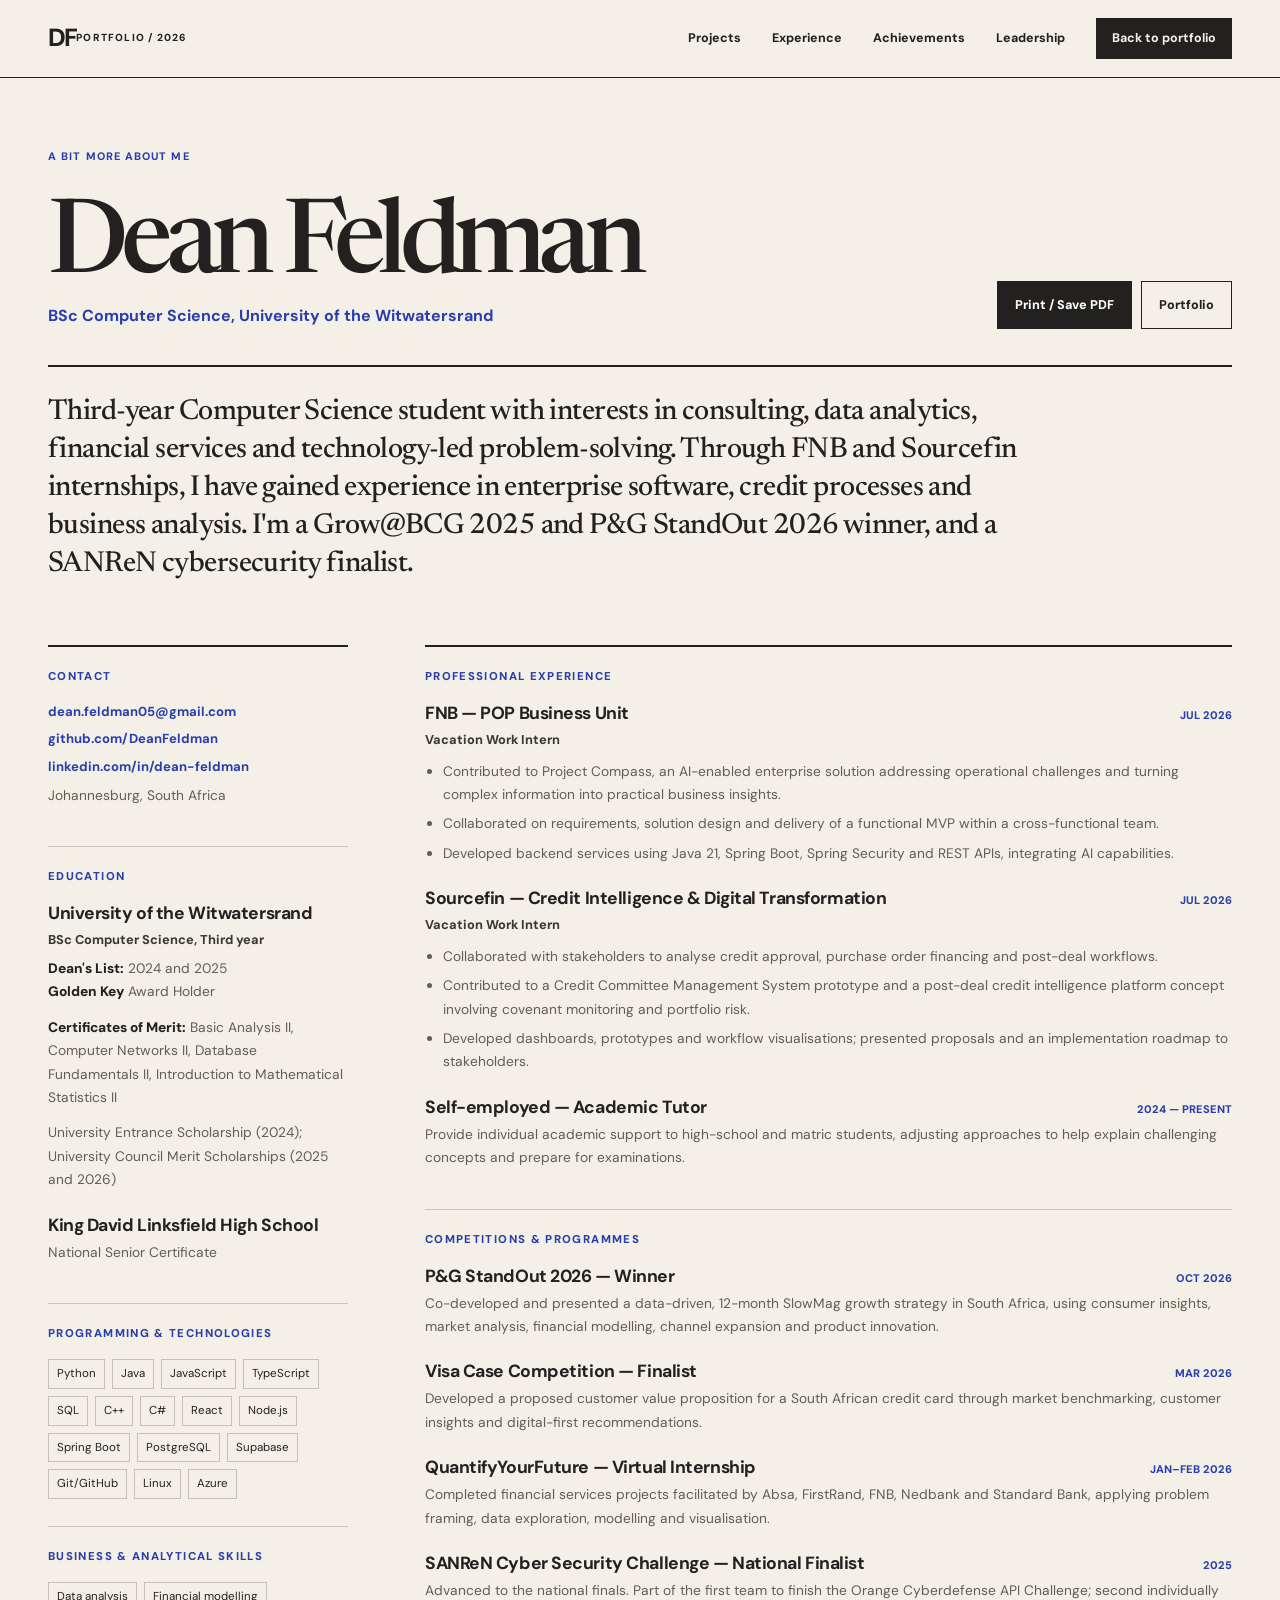
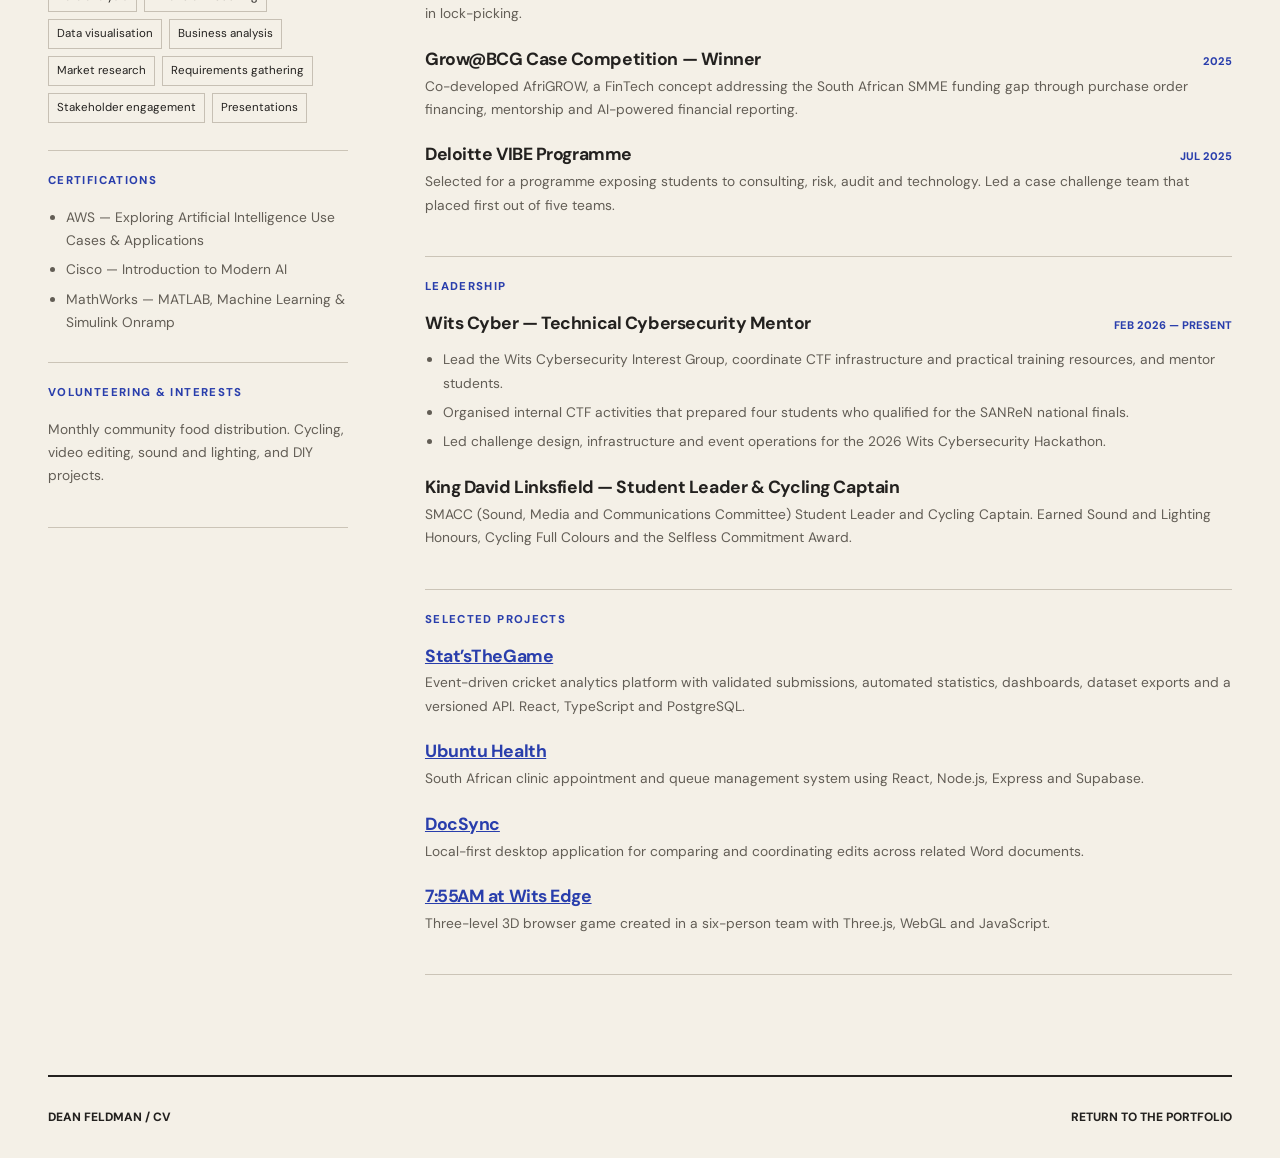
==== commit f702db39: "Clean up empty decorative spans after symbol removal" ====
--- a/cv.html
+++ b/cv.html
@@ -18,7 +18,7 @@
   <a class="skip-link" href="#main">Skip to CV</a>
   <header class="site-header">
     <div class="wrap header-inner">
-      <a class="site-logo" href="index.html" aria-label="Back to Dean Feldman portfolio">DF<span class="logo-rule"></span><span class="logo-caption">PORTFOLIO / 2026</span></a>
+      <a class="site-logo" href="index.html" aria-label="Back to Dean Feldman portfolio">DF<span class="logo-caption">PORTFOLIO / 2026</span></a>
       <button type="button" class="menu-toggle" aria-controls="site-nav" aria-expanded="false" aria-label="Open navigation"><span></span><span></span></button>
       <nav class="site-nav" id="site-nav" aria-label="Main navigation"><a href="index.html#work">Projects</a><a href="index.html#experience">Experience</a><a href="index.html#recognition">Achievements</a><a href="index.html#leadership">Leadership</a><a class="nav-cv" href="index.html">Back to portfolio</a></nav>
     </div>
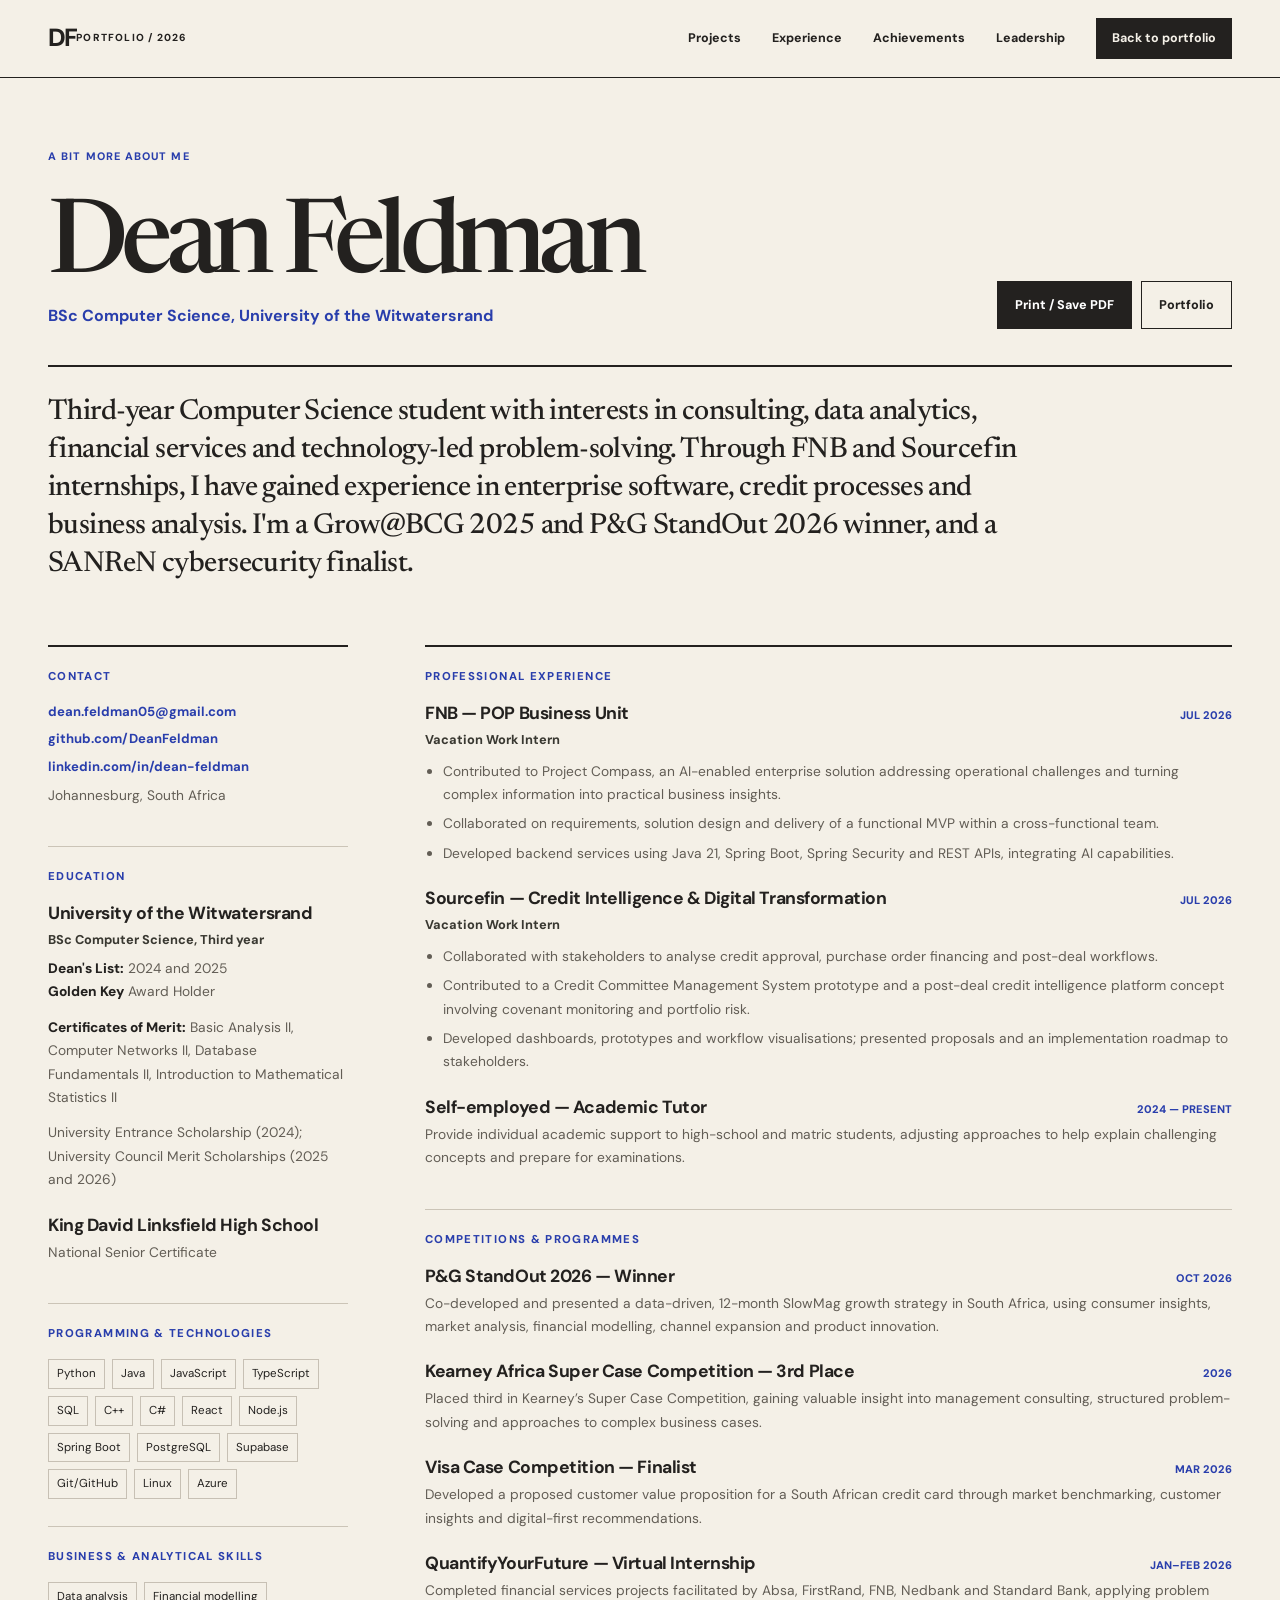
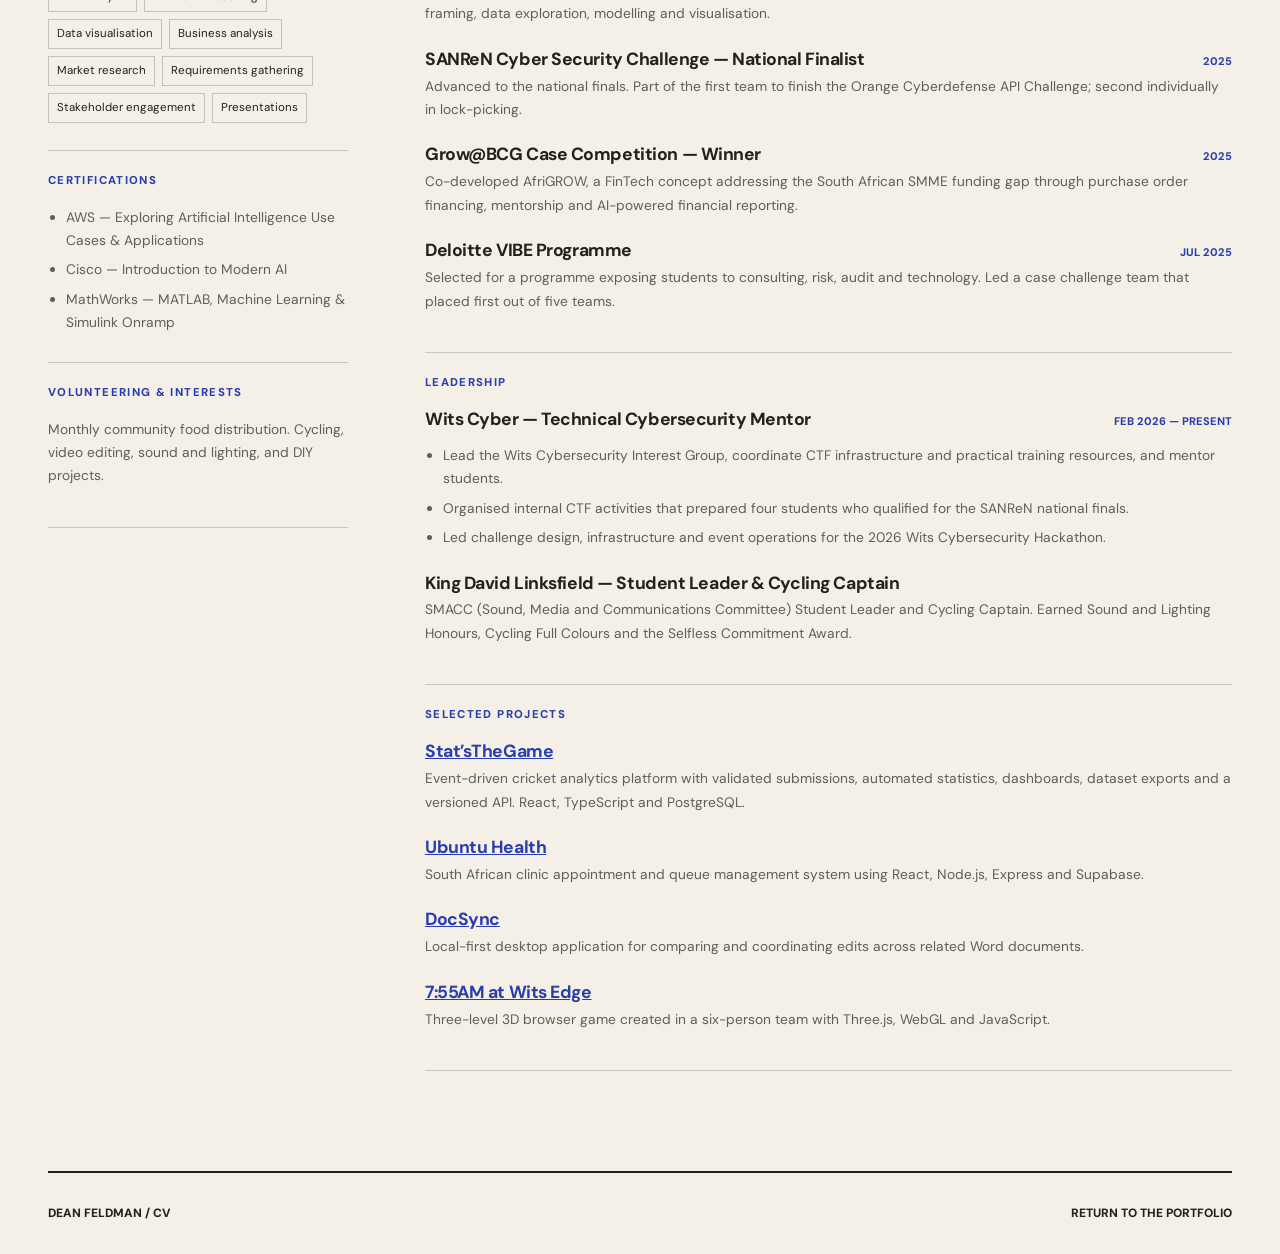
==== commit de7aa83b: "Add Kearney Super Case third-place achievement" ====
--- a/cv.html
+++ b/cv.html
@@ -43,6 +43,7 @@
         </section>
         <section class="cv-section"><h2>Competitions &amp; programmes</h2>
           <article class="cv-entry"><div class="cv-entry-head"><h3>P&amp;G StandOut 2026 — Winner</h3><span>OCT 2026</span></div><p>Co-developed and presented a data-driven, 12-month SlowMag growth strategy in South Africa, using consumer insights, market analysis, financial modelling, channel expansion and product innovation.</p></article>
+          <article class="cv-entry"><div class="cv-entry-head"><h3>Kearney Africa Super Case Competition — 3rd Place</h3><span>2026</span></div><p>Placed third in Kearney’s Super Case Competition, gaining valuable insight into management consulting, structured problem-solving and approaches to complex business cases.</p></article>
           <article class="cv-entry"><div class="cv-entry-head"><h3>Visa Case Competition — Finalist</h3><span>MAR 2026</span></div><p>Developed a proposed customer value proposition for a South African credit card through market benchmarking, customer insights and digital-first recommendations.</p></article>
           <article class="cv-entry"><div class="cv-entry-head"><h3>QuantifyYourFuture — Virtual Internship</h3><span>JAN–FEB 2026</span></div><p>Completed financial services projects facilitated by Absa, FirstRand, FNB, Nedbank and Standard Bank, applying problem framing, data exploration, modelling and visualisation.</p></article>
           <article class="cv-entry"><div class="cv-entry-head"><h3>SANReN Cyber Security Challenge — National Finalist</h3><span>2025</span></div><p>Advanced to the national finals. Part of the first team to finish the Orange Cyberdefense API Challenge; second individually in lock-picking.</p></article>
--- a/styles.css
+++ b/styles.css
@@ -25,8 +25,8 @@
 .site-header{z-index:90;position:sticky;top:0;background:var(--paper);border-bottom:1px solid var(--ink)}
 .header-inner{height:77px;display:flex;justify-content:space-between;align-items:center;gap:24px}
 .site-logo{display:inline-flex;align-items:center;font-weight:800;font-size:1.55rem;letter-spacing:-.08em;line-height:1}
-.logo-dot{color:var(--coral)}
-.logo-rule{height:21px;width:1px;background:var(--rule);margin:0 14px}
+
+
 .logo-caption{font-size:.64rem;letter-spacing:.12em;font-weight:800;white-space:nowrap}
 .site-nav{display:flex;align-items:center;gap:31px}
 .site-nav a{font-size:.78rem;font-weight:750;transition:color .15s ease}
@@ -35,25 +35,24 @@
 .site-nav .nav-cv:hover{background:var(--blue)}
 .menu-toggle{display:none;border:1px solid var(--ink);background:transparent;padding:10px 12px;cursor:pointer}
 .menu-toggle span{display:block;width:23px;height:2px;background:var(--ink);margin:4px 0}
-.overline,.section-kicker,.hero-topline,.hero-bottom,.art-meta,.project-no,.project-filters,.tech-line,.after-work,.exp-index,.exp-body>span,.award-top,.academic-note>span,.leadership-panel>span,.notebook-top,.notebook-foot,.contact-top,.footer{font-size:.68rem;font-weight:800;letter-spacing:.1em}
+.overline,.section-kicker,.hero-topline,.art-meta,.project-no,.project-filters,.tech-line,.after-work,.exp-index,.exp-body>span,.award-top,.academic-note>span,.leadership-panel>span,.notebook-top,.notebook-foot,.contact-top,.footer{font-size:.68rem;font-weight:800;letter-spacing:.1em}
 .hero{padding-top:25px}
 .hero-topline{display:flex;justify-content:space-between;gap:15px;padding-bottom:15px;border-bottom:1px solid var(--rule)}
 .hero-headline{display:grid;grid-template-columns:minmax(0,1fr) 295px;gap:4.5%;align-items:end;padding:56px 0 70px}
 .overline{display:flex;align-items:center;gap:10px;color:var(--blue);margin:0 0 32px}
-.marker{width:10px;height:10px;display:inline-block;border-radius:50%;background:var(--coral)}
+
 .hero h1{font-size:clamp(5.9rem,11vw,11.2rem);line-height:.79;margin:0;letter-spacing:-.075em}
 .hero h1 em{font-weight:400;font-style:italic;color:var(--blue)}
 .hero h1 .scribble{text-decoration:underline;text-decoration-thickness:6px;text-underline-offset:14px;text-decoration-color:var(--yellow)}
-.hero-period{color:var(--coral)}
+
 .hero-note{max-width:295px;border-top:3px solid var(--coral);padding:18px 0 4px;position:relative}
 .note-top{display:flex;justify-content:space-between;font-size:.67rem;letter-spacing:.1em;font-weight:800;color:var(--coral);margin-bottom:25px}
-.note-top span:last-child{font-size:1.65rem;line-height:.6}
+
 .hero-note p:not(.note-small){font-size:1.3rem;font-family:var(--display);line-height:1.27;letter-spacing:-.02em}
 .hero-note p strong{font-weight:650}
 .hero-note .note-small{font-size:.84rem;line-height:1.7;color:var(--muted);margin:22px 0}
 .arrow-link,.simple-link{font-size:.82rem;display:inline-flex;gap:24px;align-items:center;border-bottom:1px solid var(--ink);padding-bottom:5px;font-weight:800}
 .arrow-link:hover,.simple-link:hover{color:var(--blue);border-color:var(--blue)}
-.hero-bottom{display:flex;justify-content:space-between;gap:15px;border-top:1px solid var(--rule);padding:17px 0 19px}
 .ticker{background:var(--coral);color:var(--ink)}
 .ticker-inner{display:grid;grid-template-columns:repeat(4,1fr)}
 .ticker-inner p{margin:0;display:flex;flex-wrap:wrap;gap:10px;align-items:baseline;padding:21px 16px;border-right:1px solid rgba(35,33,31,.24);font-weight:800;font-size:.89rem}
@@ -108,7 +107,7 @@
 .scoreboard{position:absolute;left:11%;right:11%;top:21%;bottom:-7%;background:var(--night);color:white;transform:rotate(-4deg);padding:28px 27px;box-shadow:18px 18px 0 rgba(23,29,49,.12)}
 .scoreboard-top,.scoreboard-foot{display:flex;justify-content:space-between;gap:12px;font-size:.67rem;font-weight:800;letter-spacing:.09em}
 .scoreboard-top{color:var(--yellow)}
-.scoreboard-top span:last-child{font-size:1.5rem;line-height:.5}
+
 .scoreboard-runs{display:flex;align-items:center;justify-content:space-between;font-size:clamp(1.8rem,4vw,5rem);letter-spacing:-.07em;margin:55px 0 22px}
 .scoreboard-runs span{font-weight:300;color:var(--yellow)}
 .scoreboard-lines{display:flex;align-items:end;gap:8px;height:92px;border-bottom:1px solid #7f8da6}
@@ -117,7 +116,7 @@
 .scoreboard-foot{margin-top:15px;color:#a6b2d0}
 .queue-ticket{position:absolute;left:16%;top:22%;width:68%;height:87%;background:#fcf8e9;border:1px solid #6b9387;padding:24px;transform:rotate(6deg);box-shadow:-16px 14px 0 #87bbae}
 .queue-ticket-top,.queue-ticket-bottom{display:flex;justify-content:space-between;gap:8px;font-size:.58rem;letter-spacing:.1em;font-weight:850;border-bottom:1px dashed #87a498;padding-bottom:13px}
-.queue-ticket-top span:last-child{font-size:1.5rem;line-height:.8;color:var(--coral)}
+
 .queue-ticket p{font:550 clamp(2.4rem,4.5vw,5.4rem)/.88 var(--display);letter-spacing:-.05em;margin:37px 0}
 .queue-ticket p em{color:#377b62}
 .queue-ticket-bottom{border:0;border-top:1px dashed #87a498;padding-top:13px}
@@ -128,11 +127,11 @@
 .doc-sheet>span{display:block;font-size:.63rem;font-weight:800;letter-spacing:.1em;margin-bottom:24px}
 .doc-sheet i{display:block;height:5px;background:#a3a0aa;margin:9px 0;width:86%}
 .doc-sheet i:nth-of-type(2){width:60%}.doc-sheet i:nth-of-type(3){width:94%}.doc-sheet i:nth-of-type(4){width:55%}
-.doc-sheet b{position:absolute;right:-24px;bottom:-12px;width:52px;height:52px;display:grid;place-items:center;background:var(--coral);border:2px solid var(--night);font-size:1.6rem}
+
 .credit-display{position:absolute;inset:21% 9% 14%;border:2px solid var(--ink);padding:28px;display:flex;flex-direction:column;justify-content:space-between;transform:rotate(-2deg)}
 .credit-label{font-weight:800;font-size:.74rem;letter-spacing:.15em}
 .credit-path{display:flex;justify-content:space-between;align-items:center;gap:12px;flex-wrap:wrap;font:500 clamp(1.6rem,3.5vw,3.8rem)/1 var(--display)}
-.credit-path b{font-family:var(--body);color:var(--coral)}
+
 .credit-label:last-child{text-align:right}
 .commute-poster{position:absolute;left:0;right:0;top:23%;text-align:center;display:flex;flex-direction:column}
 .commute-poster>span{font:750 clamp(5rem,9vw,9.5rem)/.9 var(--display);letter-spacing:-.08em}
@@ -142,7 +141,7 @@
 .playing-cards>span:first-child{transform:rotate(-19deg) translate(19%,7%)}
 .playing-cards>span:nth-child(2){color:var(--coral);transform:rotate(0deg) translateY(-12%);z-index:2}
 .playing-cards>span:nth-child(3){transform:rotate(17deg) translate(-16%,8%)}
-.playing-cards small{position:absolute;top:5px;left:10px;font:800 1rem var(--body)}
+
 .hand-poster{position:absolute;top:27%;left:9%;right:9%;transform:rotate(-6deg);font:850 clamp(2.5rem,4vw,4.5rem)/.92 var(--body);letter-spacing:-.065em}
 .hand-poster span{display:block}
 .hand-poster span:nth-child(2){color:var(--blue);margin-left:11%}
@@ -170,11 +169,12 @@
 .recognition-heading h2{font-size:clamp(4.7rem,8.2vw,8.4rem);margin:0;letter-spacing:-.07em}
 .recognition-heading h2 em{color:var(--blue)}
 .recognition-heading p{max-width:300px;line-height:1.7;color:#5a5660}
-.awards{display:grid;grid-template-columns:repeat(4,minmax(0,1fr));gap:14px}
+.awards{display:grid;grid-template-columns:repeat(3,minmax(0,1fr));gap:14px}
 .award{min-height:455px;padding:23px 22px;display:flex;flex-direction:column;position:relative}
 .award-top{display:flex;justify-content:space-between;gap:12px;border-bottom:1px solid currentColor;padding-bottom:11px;opacity:.9}
 .award-pg{background:var(--yellow)}
 .award-bcg{background:var(--blue);color:white}
+.award-kearney{background:#f3cbbb}
 .award-visa{background:#f9efe1}
 .award-sanren{background:#bcdaca}
 .award-mark{font:750 clamp(3.4rem,5.8vw,6.5rem)/.9 var(--display);letter-spacing:-.08em;margin:46px 0 36px;display:flex;justify-content:space-between;gap:6px}
@@ -215,10 +215,10 @@
 .contact-section h2{font-size:clamp(5.2rem,10.4vw,11.4rem);letter-spacing:-.075em;line-height:.84;margin:74px 0 32px;max-width:1150px}
 .contact-section h2 em{color:#ffefd5}
 .contact-section p{font:500 1.35rem/1.35 var(--display);margin-bottom:40px}
-.contact-email{display:grid;grid-template-columns:minmax(0,1fr) auto;column-gap:18px;align-items:end;max-width:100%;width:fit-content;border-bottom:2px solid var(--ink);padding:0 0 13px;margin:10px 0 37px;transition:border-color .2s,color .2s}
-.contact-email-label{grid-column:1/-1;font-size:.69rem;letter-spacing:.13em;font-weight:850;margin-bottom:12px}
+.contact-email{display:grid;display:flex;flex-direction:column;align-items:flex-start;max-width:100%;width:fit-content;border-bottom:2px solid var(--ink);padding:0 0 13px;margin:10px 0 37px;transition:border-color .2s,color .2s}
+.contact-email-label{font-size:.69rem;letter-spacing:.13em;font-weight:850;margin-bottom:12px}
 .contact-email strong{min-width:0;font:550 clamp(1.6rem,4.15vw,4rem)/1.07 var(--display);letter-spacing:-.045em;overflow-wrap:anywhere}
-.contact-email-arrow{align-self:center;font-size:2.4rem;line-height:1}
+
 .contact-email:hover{color:#fff1db;border-color:#fff1db}
 
 .contact-links{display:flex;flex-wrap:wrap;gap:13px}
@@ -313,7 +313,6 @@
   .hero-note{display:block;margin-top:39px}
   .hero-note p:not(.note-small){font-size:1.35rem}
   .hero-note .note-small{margin:16px 0}
-  .hero-bottom span:last-child{display:none}
   .ticker-inner p{padding:15px 9px;font-size:.72rem;gap:5px}
   .ticker-inner p:nth-child(odd){padding-left:0}
   .ticker-inner p span{font-size:.62rem}
@@ -352,9 +351,8 @@
   .about-notebook{margin:0 12px;padding:22px}
   .about-notebook dl>div{grid-template-columns:1fr;gap:6px;padding:15px 0}
   .contact-section h2{font-size:clamp(3.3rem,11vw,8rem);margin:45px 0 28px}
-  .contact-email{width:100%;column-gap:8px}
+  .contact-email{width:100%}
   .contact-email strong{font-size:clamp(1.33rem,5.8vw,2.4rem)}
-  .contact-email-arrow{font-size:1.75rem}
   .contact-top span:last-child{display:none}
   .footer-inner{flex-wrap:wrap;gap:15px}
   .footer-inner span:nth-child(2){display:none}
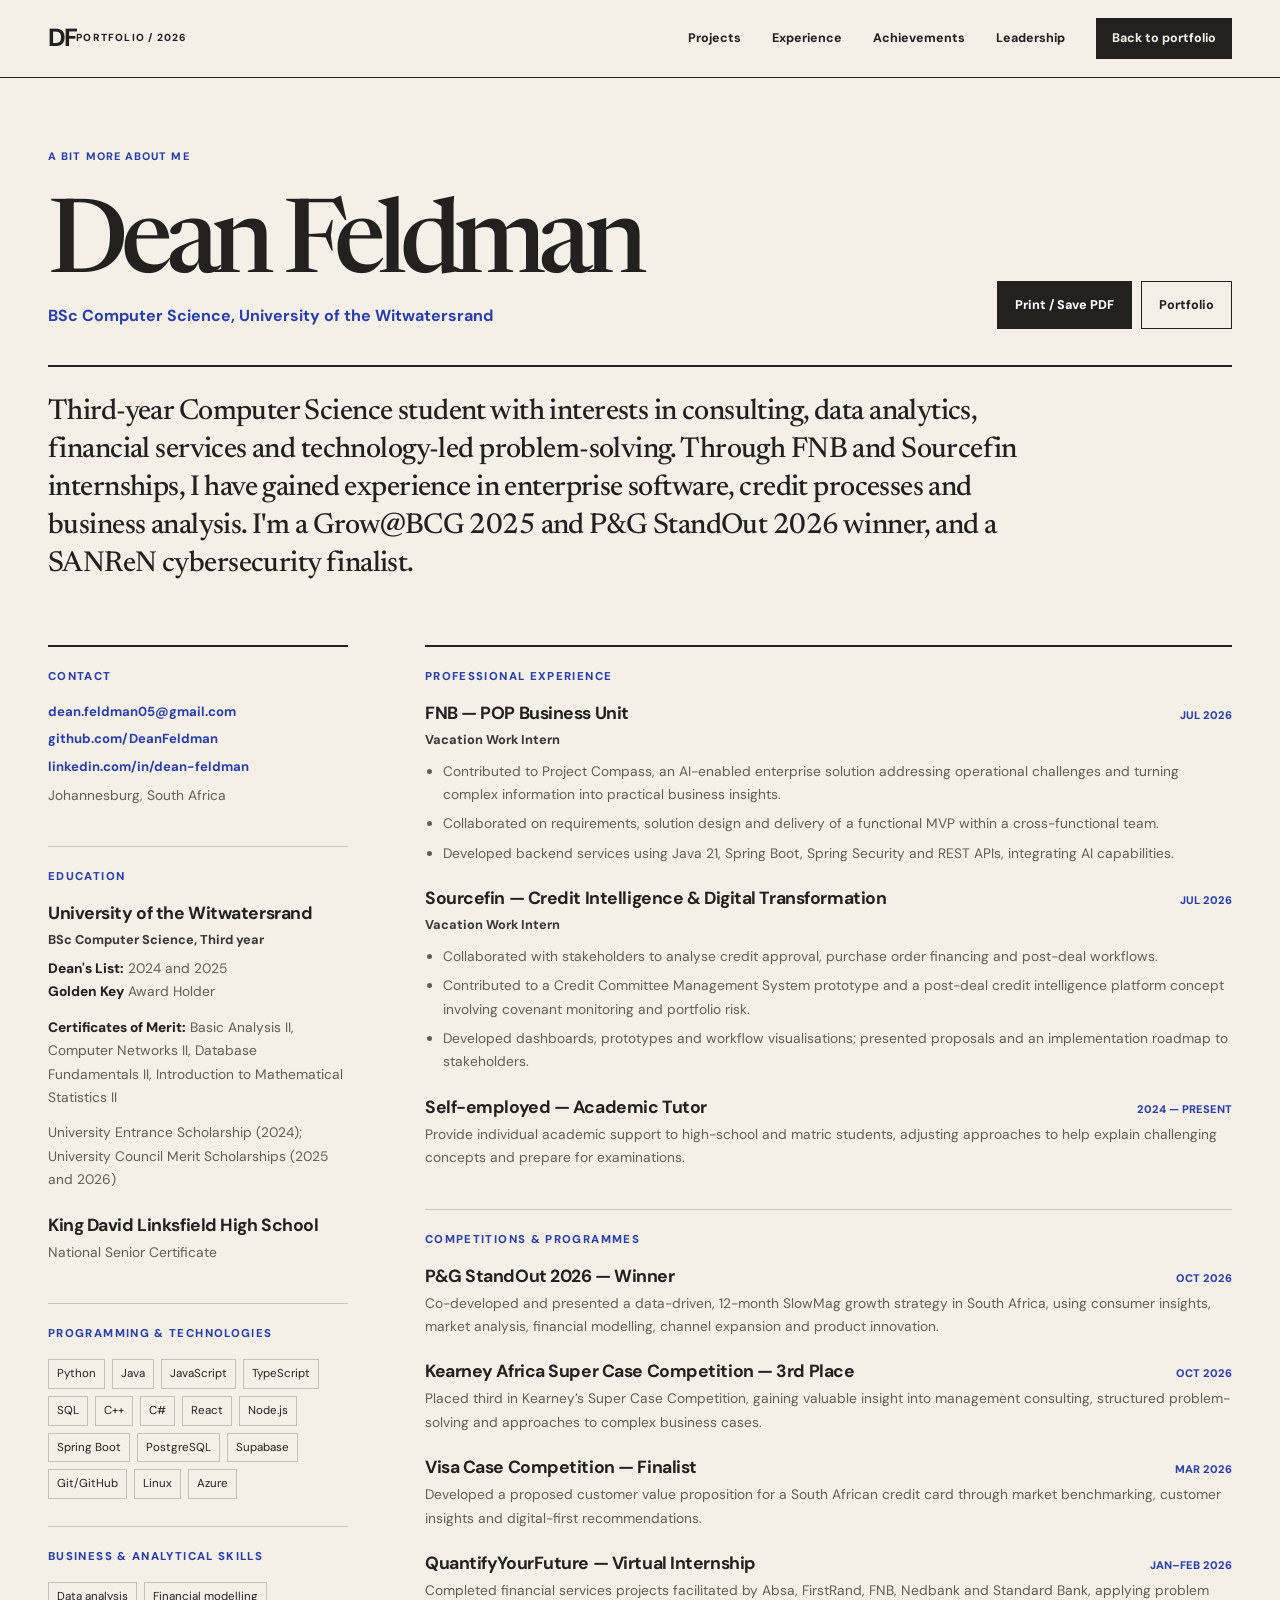
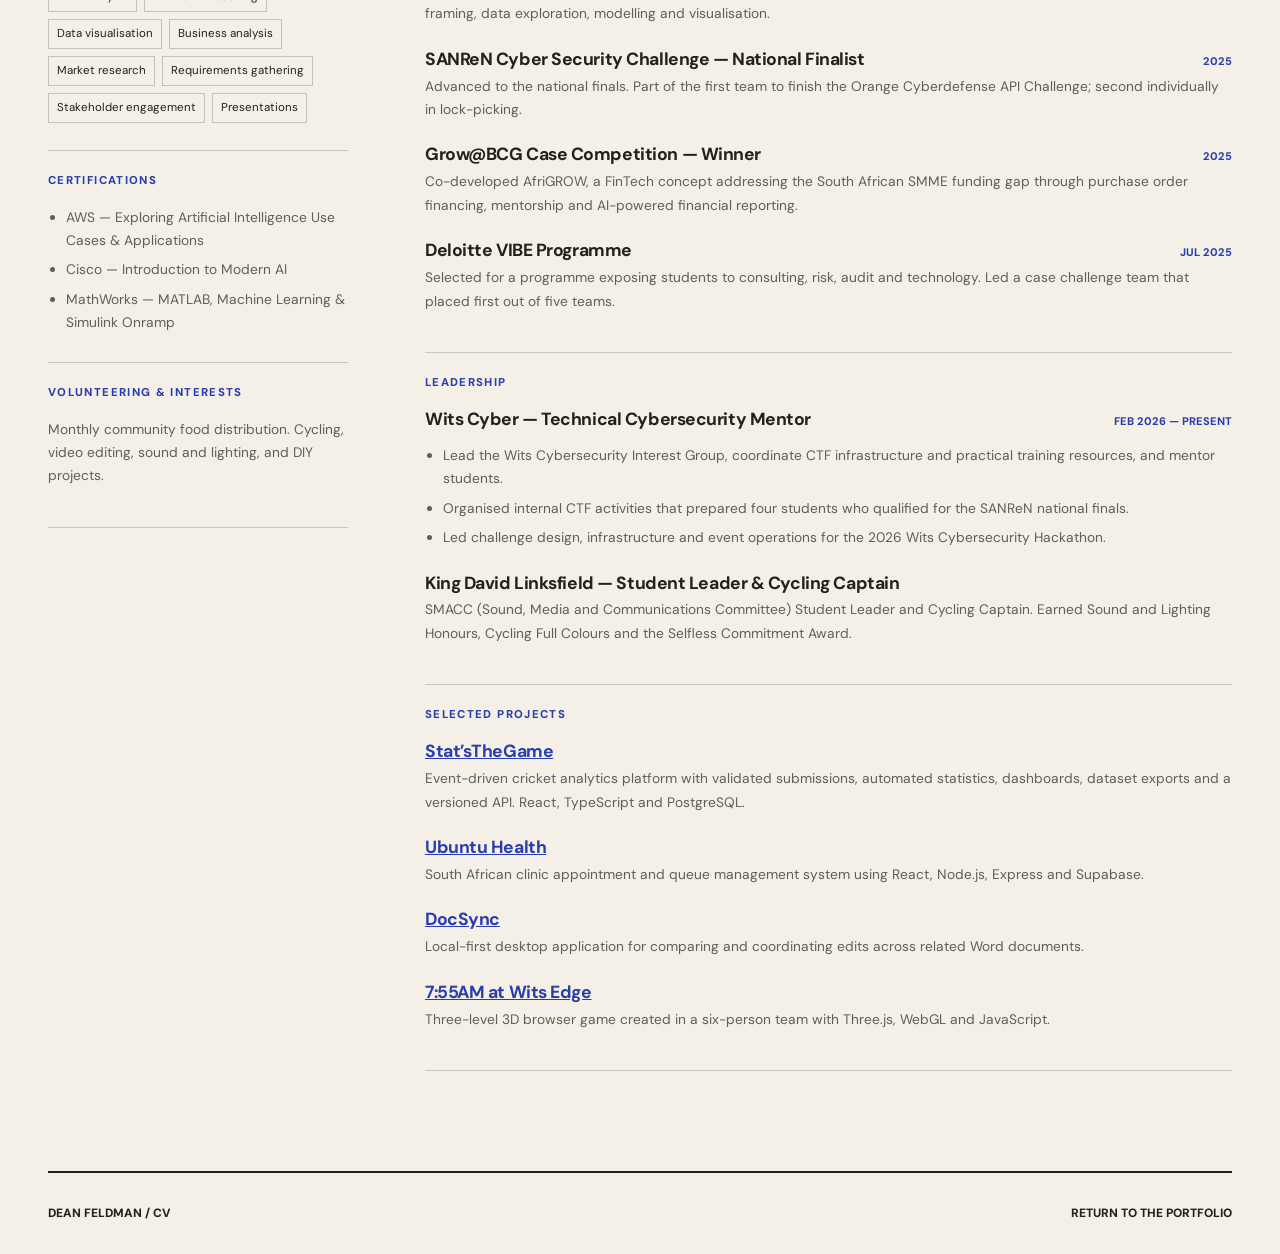
==== commit 0f4dced8: "Specify October 2026 for Kearney Super Case achievement" ====
--- a/cv.html
+++ b/cv.html
@@ -43,7 +43,7 @@
         </section>
         <section class="cv-section"><h2>Competitions &amp; programmes</h2>
           <article class="cv-entry"><div class="cv-entry-head"><h3>P&amp;G StandOut 2026 — Winner</h3><span>OCT 2026</span></div><p>Co-developed and presented a data-driven, 12-month SlowMag growth strategy in South Africa, using consumer insights, market analysis, financial modelling, channel expansion and product innovation.</p></article>
-          <article class="cv-entry"><div class="cv-entry-head"><h3>Kearney Africa Super Case Competition — 3rd Place</h3><span>2026</span></div><p>Placed third in Kearney’s Super Case Competition, gaining valuable insight into management consulting, structured problem-solving and approaches to complex business cases.</p></article>
+          <article class="cv-entry"><div class="cv-entry-head"><h3>Kearney Africa Super Case Competition — 3rd Place</h3><span>OCT 2026</span></div><p>Placed third in Kearney’s Super Case Competition, gaining valuable insight into management consulting, structured problem-solving and approaches to complex business cases.</p></article>
           <article class="cv-entry"><div class="cv-entry-head"><h3>Visa Case Competition — Finalist</h3><span>MAR 2026</span></div><p>Developed a proposed customer value proposition for a South African credit card through market benchmarking, customer insights and digital-first recommendations.</p></article>
           <article class="cv-entry"><div class="cv-entry-head"><h3>QuantifyYourFuture — Virtual Internship</h3><span>JAN–FEB 2026</span></div><p>Completed financial services projects facilitated by Absa, FirstRand, FNB, Nedbank and Standard Bank, applying problem framing, data exploration, modelling and visualisation.</p></article>
           <article class="cv-entry"><div class="cv-entry-head"><h3>SANReN Cyber Security Challenge — National Finalist</h3><span>2025</span></div><p>Advanced to the national finals. Part of the first team to finish the Orange Cyberdefense API Challenge; second individually in lock-picking.</p></article>
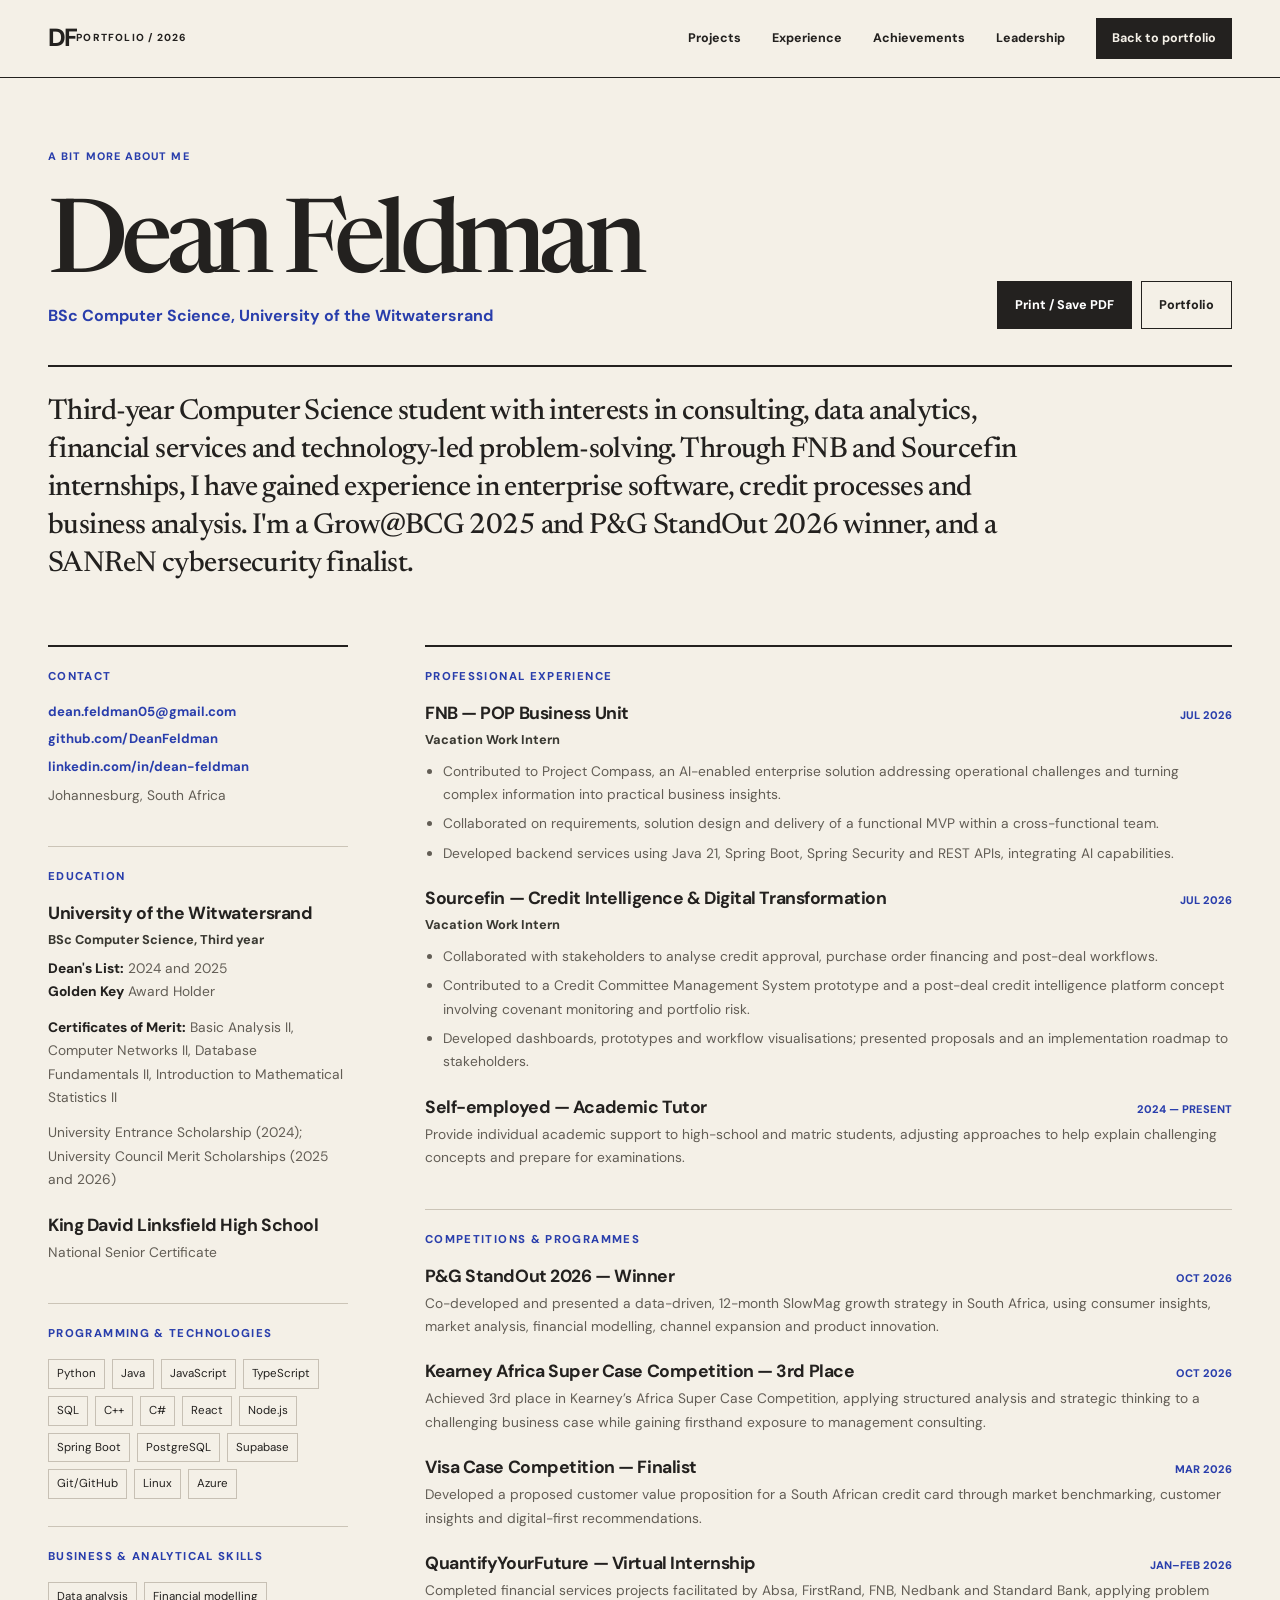
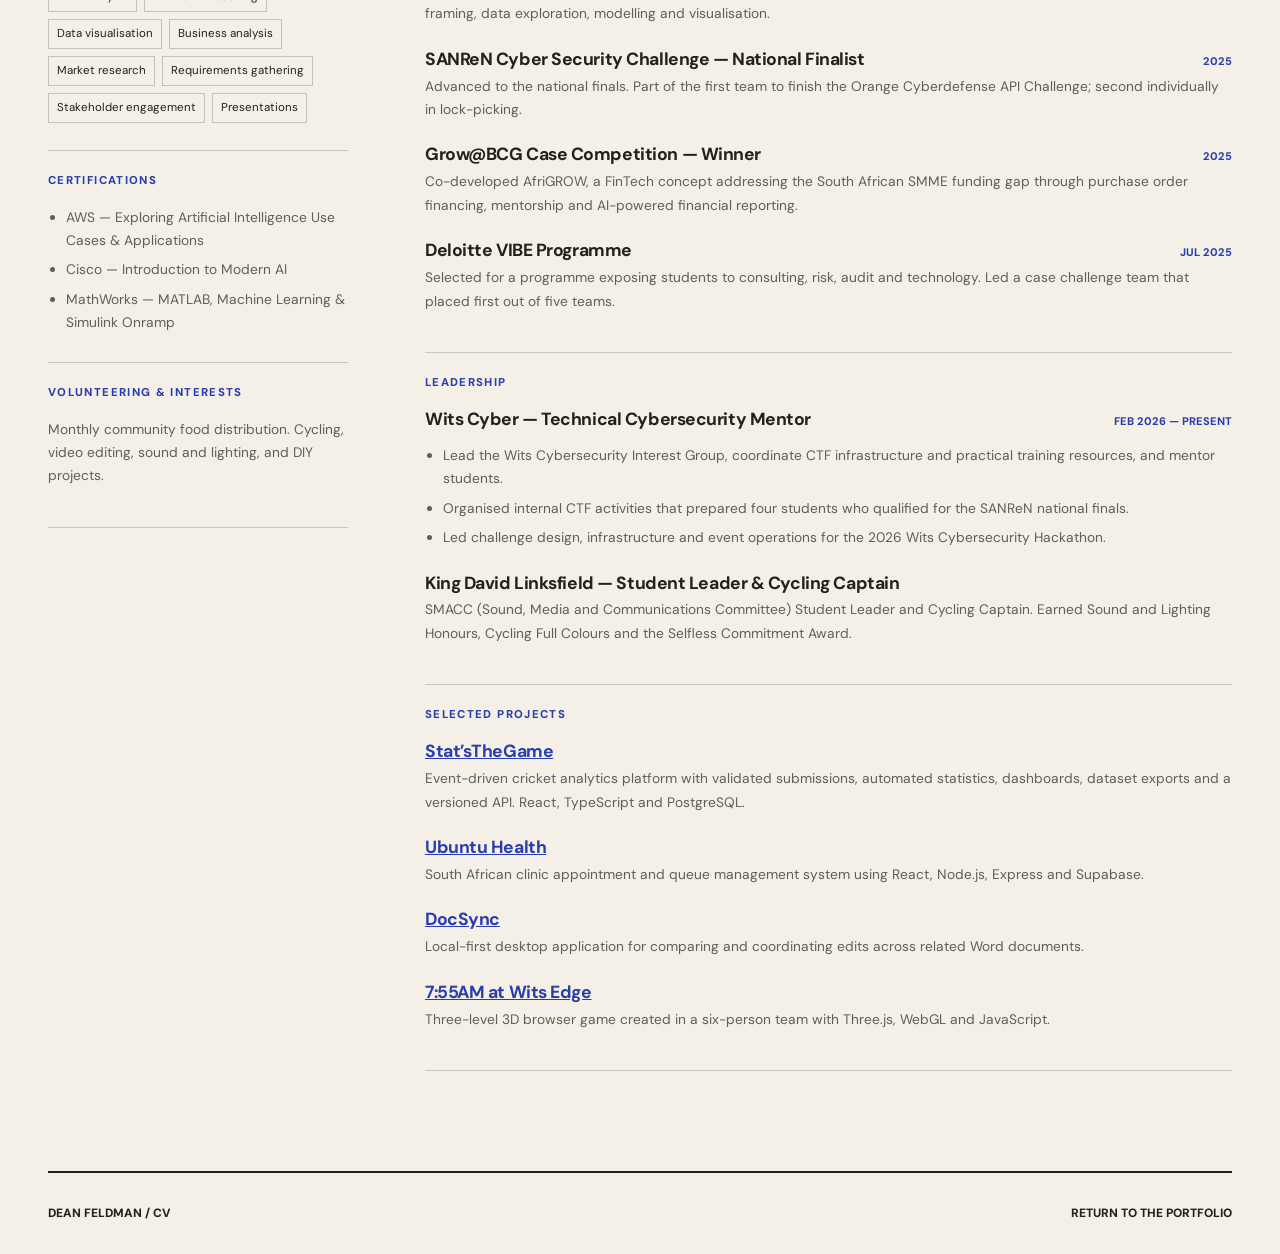
==== commit 3f6c9d1a: "Strengthen Kearney case competition achievement wording" ====
--- a/cv.html
+++ b/cv.html
@@ -43,7 +43,7 @@
         </section>
         <section class="cv-section"><h2>Competitions &amp; programmes</h2>
           <article class="cv-entry"><div class="cv-entry-head"><h3>P&amp;G StandOut 2026 — Winner</h3><span>OCT 2026</span></div><p>Co-developed and presented a data-driven, 12-month SlowMag growth strategy in South Africa, using consumer insights, market analysis, financial modelling, channel expansion and product innovation.</p></article>
-          <article class="cv-entry"><div class="cv-entry-head"><h3>Kearney Africa Super Case Competition — 3rd Place</h3><span>OCT 2026</span></div><p>Placed third in Kearney’s Super Case Competition, gaining valuable insight into management consulting, structured problem-solving and approaches to complex business cases.</p></article>
+          <article class="cv-entry"><div class="cv-entry-head"><h3>Kearney Africa Super Case Competition — 3rd Place</h3><span>OCT 2026</span></div><p>Achieved 3rd place in Kearney’s Africa Super Case Competition, applying structured analysis and strategic thinking to a challenging business case while gaining firsthand exposure to management consulting.</p></article>
           <article class="cv-entry"><div class="cv-entry-head"><h3>Visa Case Competition — Finalist</h3><span>MAR 2026</span></div><p>Developed a proposed customer value proposition for a South African credit card through market benchmarking, customer insights and digital-first recommendations.</p></article>
           <article class="cv-entry"><div class="cv-entry-head"><h3>QuantifyYourFuture — Virtual Internship</h3><span>JAN–FEB 2026</span></div><p>Completed financial services projects facilitated by Absa, FirstRand, FNB, Nedbank and Standard Bank, applying problem framing, data exploration, modelling and visualisation.</p></article>
           <article class="cv-entry"><div class="cv-entry-head"><h3>SANReN Cyber Security Challenge — National Finalist</h3><span>2025</span></div><p>Advanced to the national finals. Part of the first team to finish the Orange Cyberdefense API Challenge; second individually in lock-picking.</p></article>
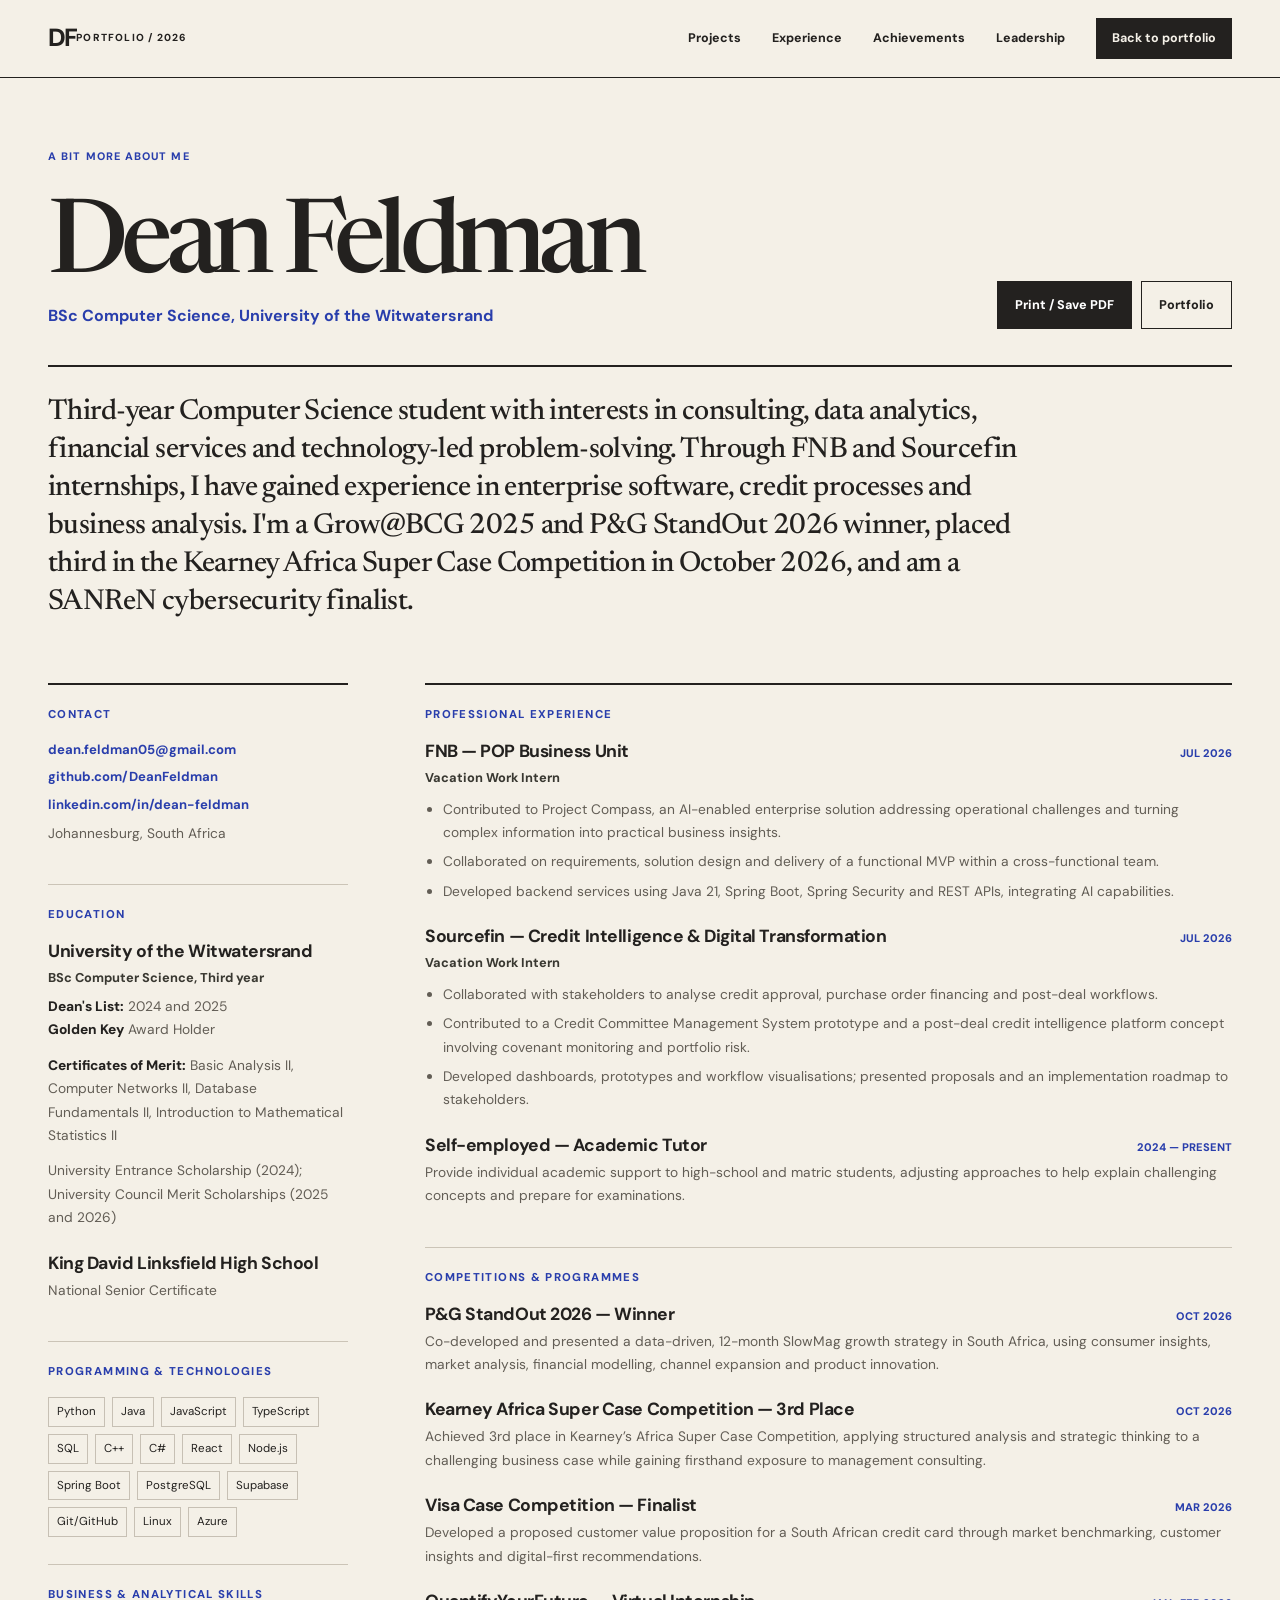
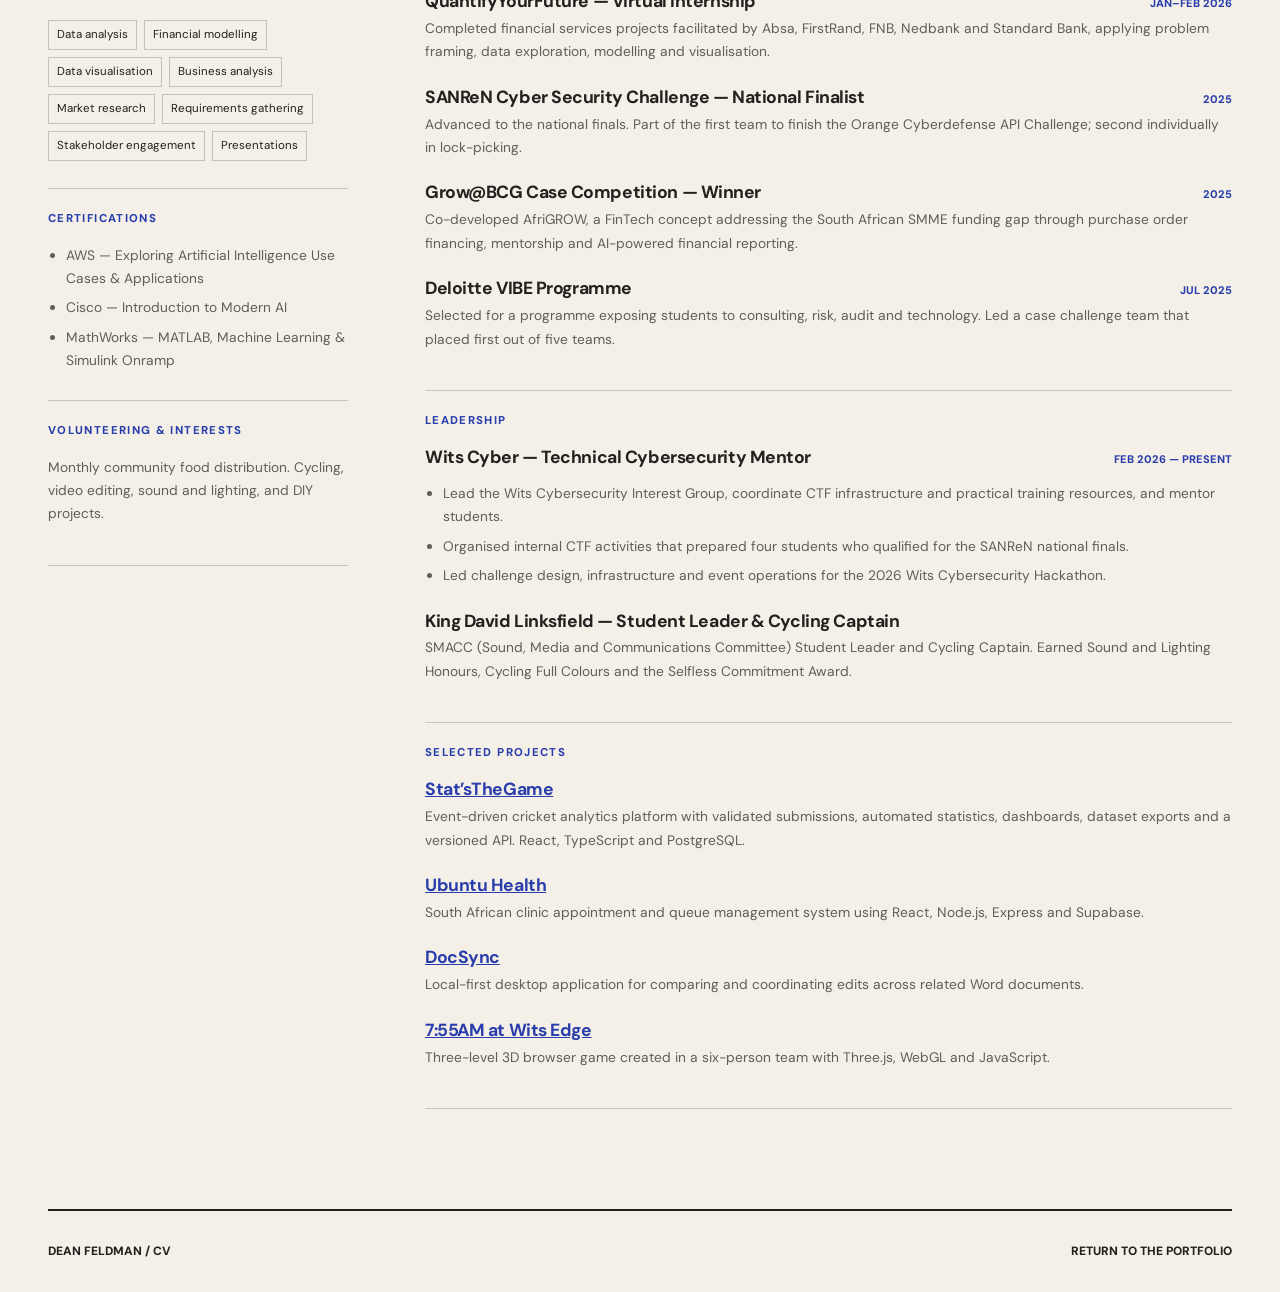
==== commit 2889e525: "Highlight Kearney third-place finish in CV introduction" ====
--- a/cv.html
+++ b/cv.html
@@ -25,7 +25,7 @@
   </header>
   <main class="cv-sheet wrap" id="main">
     <header class="cv-sheet-head"><div><p class="overline"> A BIT MORE ABOUT ME</p><h1>Dean Feldman</h1><p class="cv-headline">BSc Computer Science, University of the Witwatersrand</p></div><div class="cv-tools"><button type="button" onclick="window.print()">Print / Save PDF </button><a href="index.html">Portfolio</a></div></header>
-    <p class="cv-intro">Third-year Computer Science student with interests in consulting, data analytics, financial services and technology-led problem-solving. Through FNB and Sourcefin internships, I have gained experience in enterprise software, credit processes and business analysis. I'm a Grow@BCG 2025 and P&amp;G StandOut 2026 winner, and a SANReN cybersecurity finalist.</p>
+    <p class="cv-intro">Third-year Computer Science student with interests in consulting, data analytics, financial services and technology-led problem-solving. Through FNB and Sourcefin internships, I have gained experience in enterprise software, credit processes and business analysis. I'm a Grow@BCG 2025 and P&amp;G StandOut 2026 winner, placed third in the Kearney Africa Super Case Competition in October 2026, and am a SANReN cybersecurity finalist.</p>
     <div class="cv-columns">
       <aside class="cv-sidebar">
         <section class="cv-section"><h2>Contact</h2><div class="cv-contact"><a href="mailto:dean.feldman05@gmail.com">dean.feldman05@gmail.com</a><a href="https://github.com/DeanFeldman" target="_blank" rel="noopener noreferrer">github.com/DeanFeldman</a><a href="https://www.linkedin.com/in/dean-feldman/" target="_blank" rel="noopener noreferrer">linkedin.com/in/dean-feldman</a><p>Johannesburg, South Africa</p></div></section>
